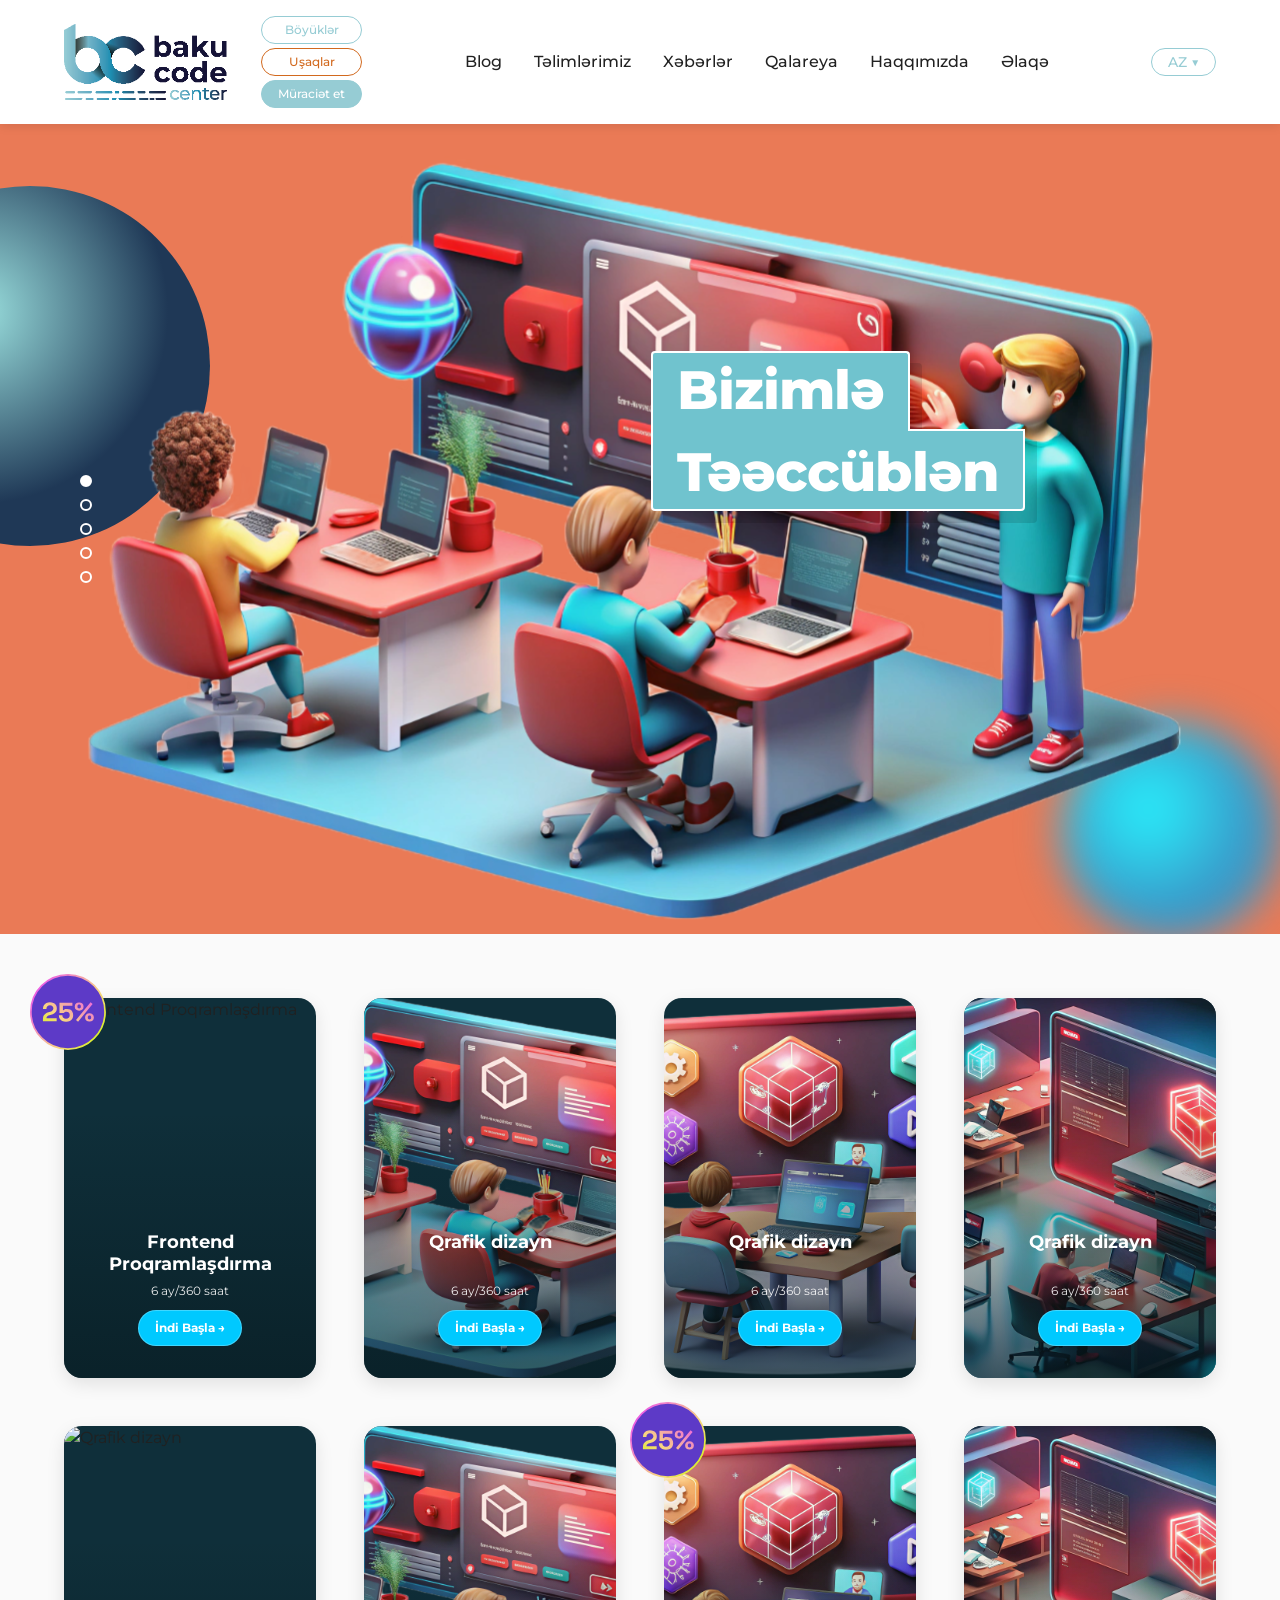
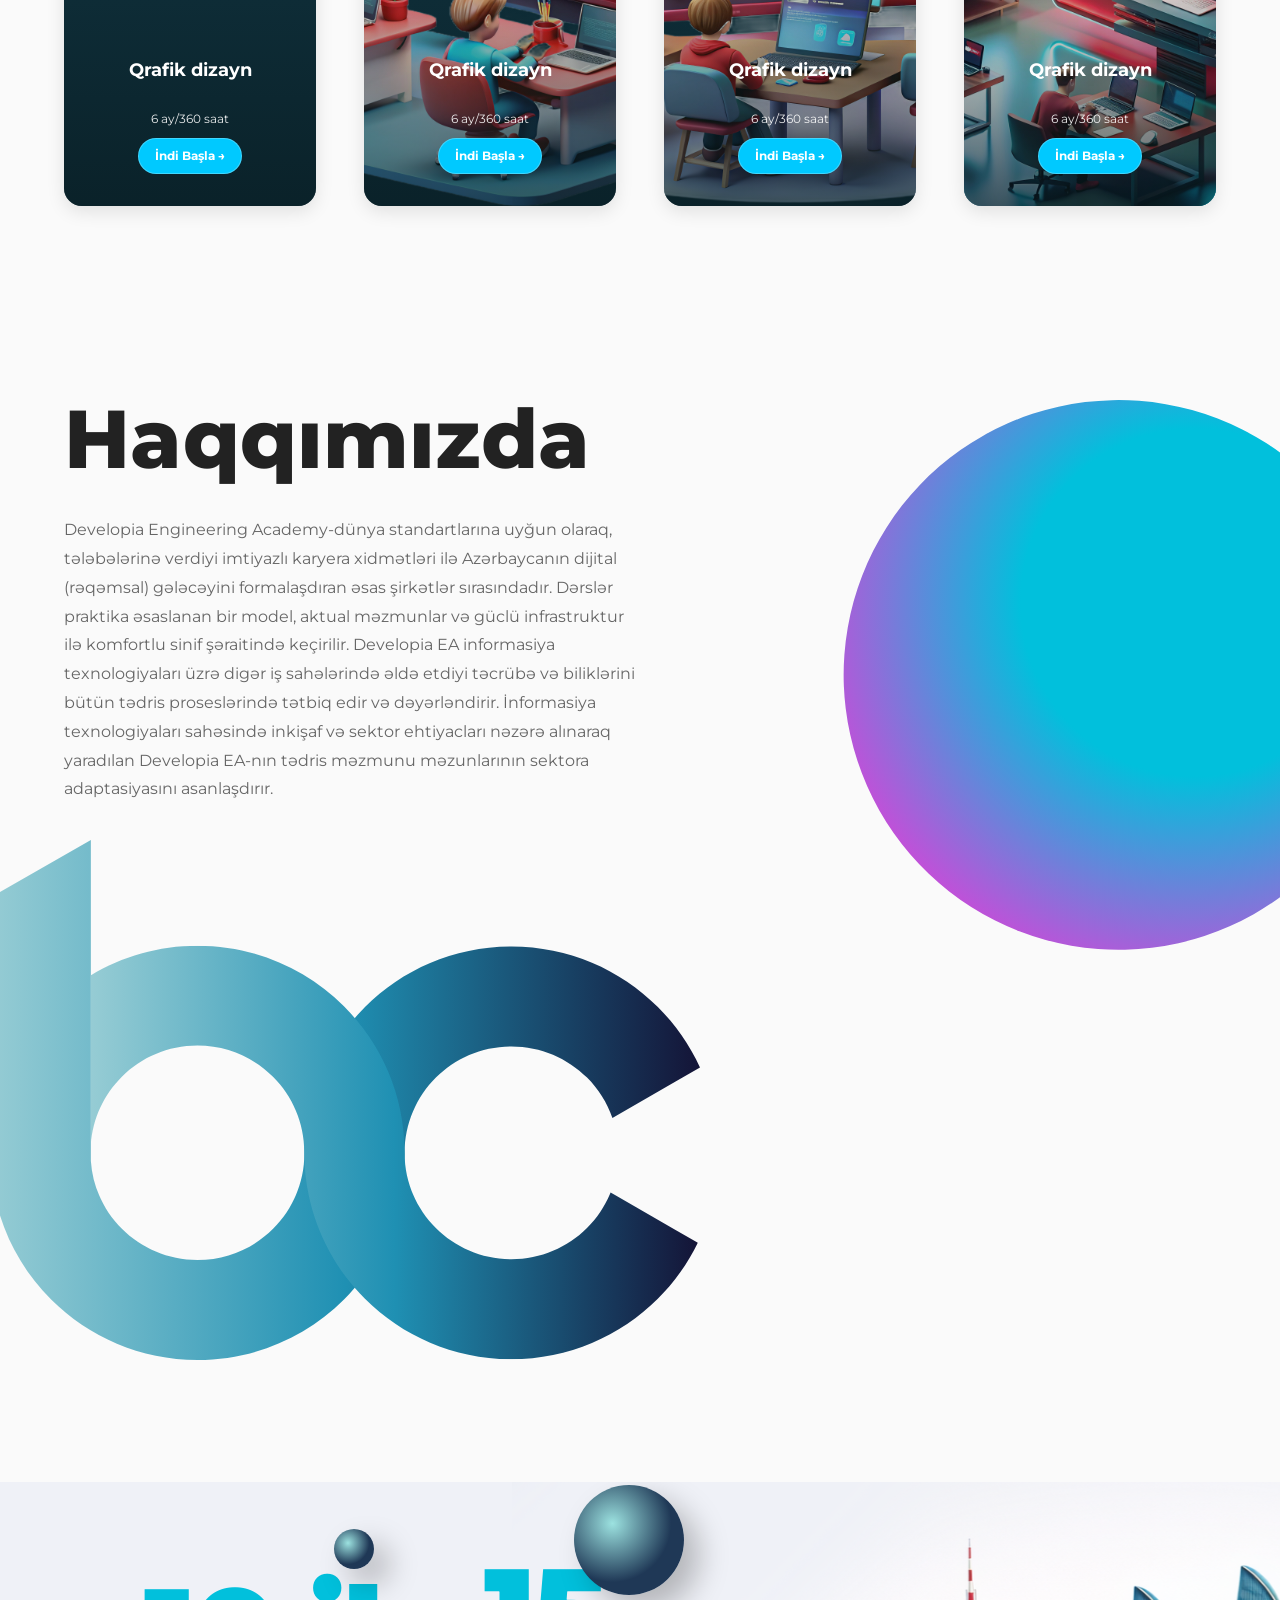
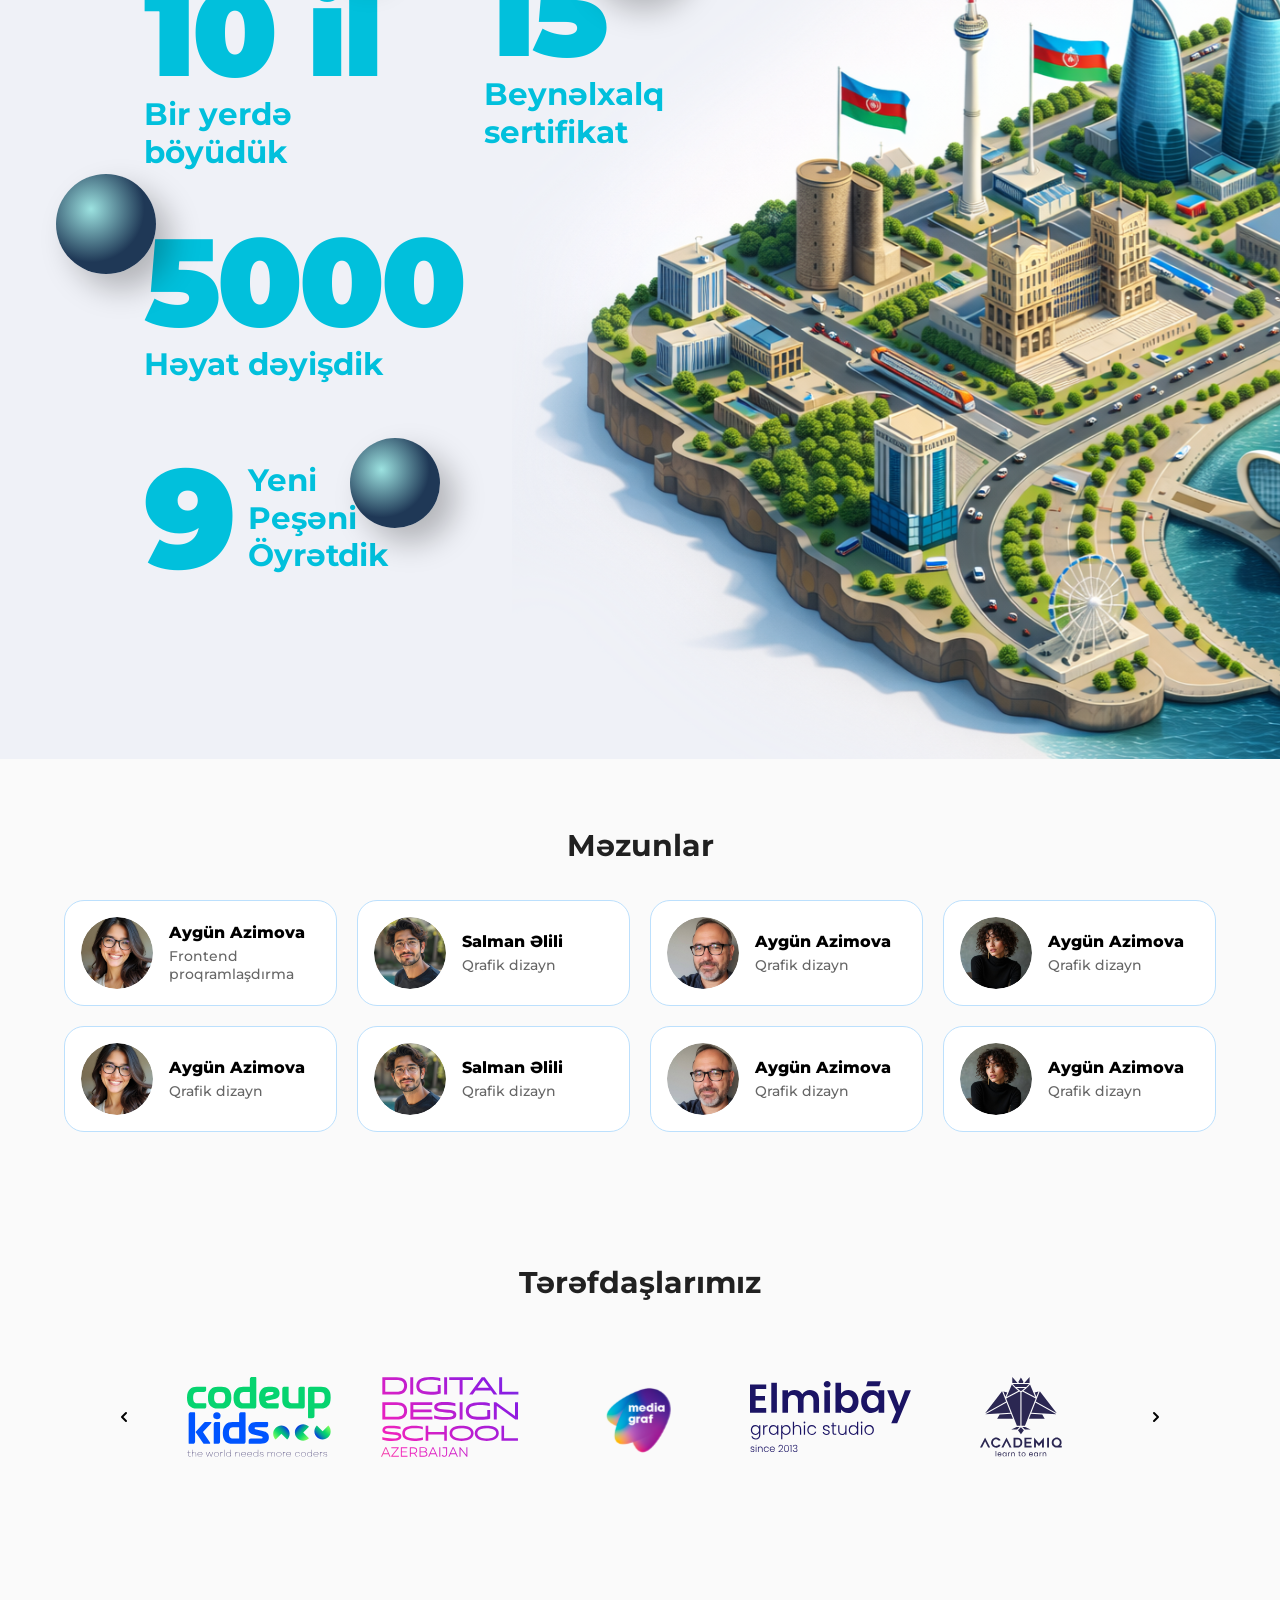
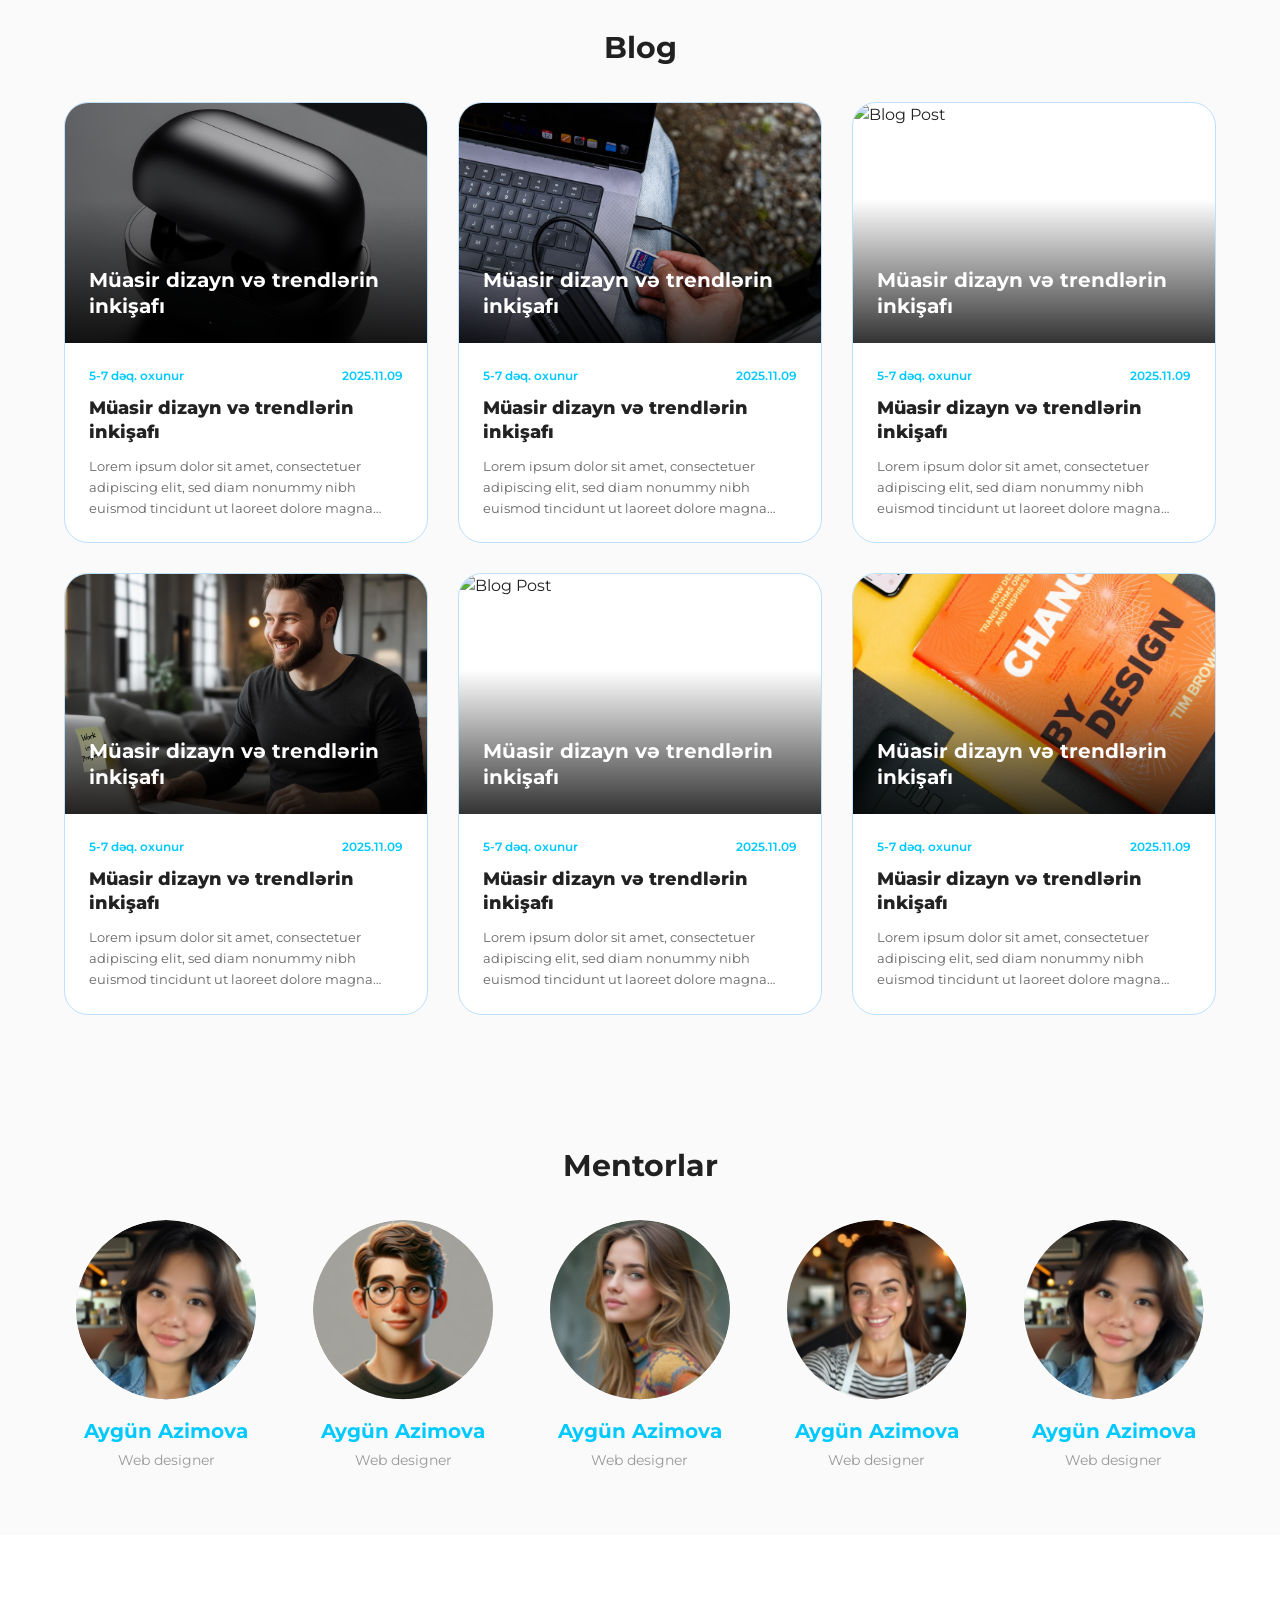
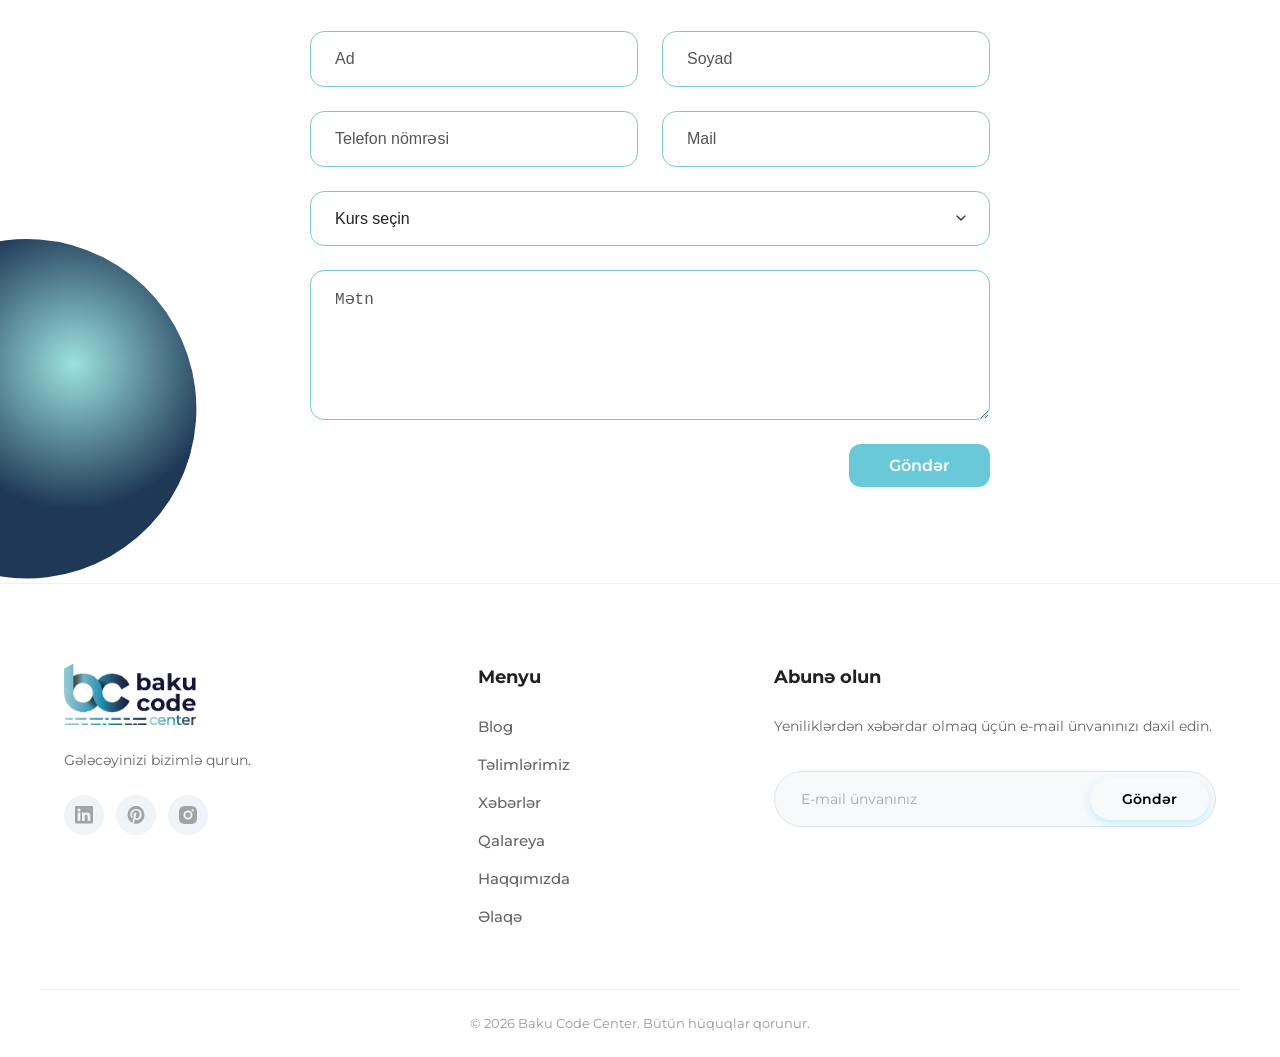
==== index.html @ 6af12796 "Baku Code Center - home page" ====
<!DOCTYPE html>
<html lang="az">

<head>
    <meta charset="UTF-8">
    <meta name="viewport" content="width=device-width, initial-scale=1.0">
    <title>Baku Code Center</title>
    <link rel="stylesheet" href="./assets/styles/style.css">
    <link rel="preconnect" href="https://fonts.googleapis.com">
    <link rel="preconnect" href="https://fonts.gstatic.com" crossorigin>
    <style>

    </style>
</head>

<body>

    <!-- Header -->
    <header class="header">
        <div class="container header__container">
            <div class="header__left">
                <a href="#" class="header__logo-link">
                    <img src="./assets/images/icons/bcc-logo.svg" alt="Baku Code Center" class="header__logo">
                </a>
                <div class="header__chips">
                    <a href="#" class="chip chip--adults">Böyüklər</a>
                    <a href="#" class="chip chip--kids">Uşaqlar</a>
                    <a href="#" class="chip chip--apply">Müraciət et</a>
                </div>
            </div>

            <nav class="header__nav">
                <ul class="nav__list">
                    <li class="nav__item"><a href="#" class="nav__link">Blog</a></li>
                    <li class="nav__item"><a href="#" class="nav__link">Təlimlərimiz</a></li>
                    <li class="nav__item"><a href="#" class="nav__link">Xəbərlər</a></li>
                    <li class="nav__item"><a href="#" class="nav__link">Qalareya</a></li>
                    <li class="nav__item"><a href="#" class="nav__link">Haqqımızda</a></li>
                    <li class="nav__item"><a href="#" class="nav__link">Əlaqə</a></li>
                </ul>
            </nav>

            <div class="header__right">
                <div class="lang-switcher">
                    <button class="lang-switcher__btn" aria-label="Select Language">
                        AZ <span class="lang-switcher__arrow">▼</span>
                    </button>
                    <div class="lang-switcher__dropdown">
                        <a href="#" class="lang-switcher__option">AZ</a>
                        <a href="#" class="lang-switcher__option">EN</a>
                        <a href="#" class="lang-switcher__option">RU</a>
                    </div>
                </div>
                <button class="header__menu-toggle" aria-label="Toggle Menu">
                    <span></span>
                    <span></span>
                    <span></span>
                </button>
            </div>
        </div>
    </header>


    <div class="mobile-menu">
        <div class="mobile-menu__content">

        </div>
    </div>

    <main>
        <!-- Hero Section -->
        <section class="hero">
            <div class="hero__bg"></div>

            <div class="sphere sphere--hero-1"></div>
            <div class="sphere sphere--hero-2"></div>

            <div class="container hero__container">
                <div class="hero__slider-dots">
                    <button class="slider-dot active" aria-label="Slide 1"></button>
                    <button class="slider-dot" aria-label="Slide 2"></button>
                    <button class="slider-dot" aria-label="Slide 3"></button>
                    <button class="slider-dot" aria-label="Slide 4"></button>
                    <button class="slider-dot" aria-label="Slide 5"></button>
                </div>

                <div class="hero__slider-window">
                    <div class="hero__slider-track">
                        <!-- Slide 1 -->
                        <div class="hero__slide">
                            <div class="hero__image-wrapper">
                                <img src="./assets/images/images/63647af695ed11d4d7998dc7_featured-np-p-500.jpg.svg"
                                    alt="Hero Image" class="hero__image">
                                <div class="hero__title-box">
                                    <h1 class="hero__title">
                                        <span class="hero__title-line">Bizimlə</span>
                                        <span class="hero__title-line">Təəccüblən</span>
                                    </h1>
                                </div>
                            </div>
                        </div>
                        <!-- Slide 2 -->
                        <div class="hero__slide">
                            <div class="hero__image-wrapper">
                                <img src="./assets/images/images/63647af695ed11d4d7998dc7_featured-np-p-500.jpg.svg"
                                    alt="Hero Image" class="hero__image">
                                <div class="hero__title-box">
                                    <h1 class="hero__title">
                                        <span class="hero__title-line">Bizimlə</span>
                                        <span class="hero__title-line">Təəccüblən</span>
                                    </h1>
                                </div>
                            </div>
                        </div>
                        <!-- Slide 3 -->
                        <div class="hero__slide">
                            <div class="hero__image-wrapper">
                                <img src="./assets/images/images/63647af695ed11d4d7998dc7_featured-np-p-500.jpg.svg"
                                    alt="Hero Image" class="hero__image">
                                <div class="hero__title-box">
                                    <h1 class="hero__title">
                                        <span class="hero__title-line">Bizimlə</span>
                                        <span class="hero__title-line">Təəccüblən</span>
                                    </h1>
                                </div>
                            </div>
                        </div>
                        <!-- Slide 4 -->
                        <div class="hero__slide">
                            <div class="hero__image-wrapper">
                                <img src="./assets/images/images/63647af695ed11d4d7998dc7_featured-np-p-500.jpg.svg"
                                    alt="Hero Image" class="hero__image">
                                <div class="hero__title-box">
                                    <h1 class="hero__title">
                                        <span class="hero__title-line">Bizimlə</span>
                                        <span class="hero__title-line">Təəccüblən</span>
                                    </h1>
                                </div>
                            </div>
                        </div>
                        <!-- Slide 5 -->
                        <div class="hero__slide">
                            <div class="hero__image-wrapper">
                                <img src="./assets/images/images/63647af695ed11d4d7998dc7_featured-np-p-500.jpg.svg"
                                    alt="Hero Image" class="hero__image">
                                <div class="hero__title-box">
                                    <h1 class="hero__title">
                                        <span class="hero__title-line">Bizimlə</span>
                                        <span class="hero__title-line">Təəccüblən</span>
                                    </h1>
                                </div>
                            </div>
                        </div>

                        <div class="hero__slide">
                            <div class="hero__image-wrapper">
                                <img src="./assets/images/images/63647af695ed11d4d7998dc7_featured-np-p-500.jpg.svg"
                                    alt="Hero Image" class="hero__image">
                                <div class="hero__title-box">
                                    <h1 class="hero__title">
                                        <span class="hero__title-line">Bizimlə</span>
                                        <span class="hero__title-line">Təəccüblən</span>
                                    </h1>
                                </div>
                            </div>
                        </div>
                    </div>
                </div>
            </div>
        </section>

        <!-- Features / Info Cards -->
        <section class="section features">
            <div class="container features__container">
                <article class="feature-card feature-card--discount">
                    <img src="./assets/images/icons/637b468f69bf64fdde423c8e_bfcm-25.svg.svg" alt="25% endirim"
                        class="feature-card__badge">
                    <img src="./assets/images/images/featured1.jpg.svg" alt="Frontend Proqramlaşdırma"
                        class="feature-card__image">
                    <div class="feature-card__overlay">
                        <h3 class="feature-card__title">Frontend<br>Proqramlaşdırma</h3>
                        <p class="feature-card__meta">6 ay/360 saat</p>
                        <a class="feature-card__cta" href="#">İndi Başla →</a>
                    </div>
                </article>
                <article class="feature-card">
                    <img src="./assets/images/images/featured2.jpg.svg" alt="Qrafik dizayn" class="feature-card__image">
                    <div class="feature-card__overlay">
                        <h3 class="feature-card__title">Qrafik dizayn</h3>
                        <p class="feature-card__meta">6 ay/360 saat</p>
                        <a class="feature-card__cta" href="#">İndi Başla →</a>
                    </div>
                </article>
                <article class="feature-card">
                    <img src="./assets/images/images/featured3.jpg.svg" alt="Qrafik dizayn" class="feature-card__image">
                    <div class="feature-card__overlay">
                        <h3 class="feature-card__title">Qrafik dizayn</h3>
                        <p class="feature-card__meta">6 ay/360 saat</p>
                        <a class="feature-card__cta" href="#">İndi Başla →</a>
                    </div>
                </article>
                <article class="feature-card">
                    <img src="./assets/images/images/featured4.jpg.svg" alt="Qrafik dizayn" class="feature-card__image">
                    <div class="feature-card__overlay">
                        <h3 class="feature-card__title">Qrafik dizayn</h3>
                        <p class="feature-card__meta">6 ay/360 saat</p>
                        <a class="feature-card__cta" href="#">İndi Başla →</a>
                    </div>
                </article>
                <article class="feature-card">
                    <img src="./assets/images/images/featured1.jpg.svg" alt="Qrafik dizayn" class="feature-card__image">
                    <div class="feature-card__overlay">
                        <h3 class="feature-card__title">Qrafik dizayn</h3>
                        <p class="feature-card__meta">6 ay/360 saat</p>
                        <a class="feature-card__cta" href="#">İndi Başla →</a>
                    </div>
                </article>
                <article class="feature-card">
                    <img src="./assets/images/images/featured2.jpg.svg" alt="Qrafik dizayn" class="feature-card__image">
                    <div class="feature-card__overlay">
                        <h3 class="feature-card__title">Qrafik dizayn</h3>
                        <p class="feature-card__meta">6 ay/360 saat</p>
                        <a class="feature-card__cta" href="#">İndi Başla →</a>
                    </div>
                </article>
                <article class="feature-card feature-card--discount">
                    <img src="./assets/images/icons/637b468f69bf64fdde423c8e_bfcm-25.svg.svg" alt="25% endirim"
                        class="feature-card__badge">
                    <img src="./assets/images/images/featured3.jpg.svg" alt="Qrafik dizayn" class="feature-card__image">
                    <div class="feature-card__overlay">
                        <h3 class="feature-card__title">Qrafik dizayn</h3>
                        <p class="feature-card__meta">6 ay/360 saat</p>
                        <a class="feature-card__cta" href="#">İndi Başla →</a>
                    </div>
                </article>
                <article class="feature-card">
                    <img src="./assets/images/images/featured4.jpg.svg" alt="Qrafik dizayn" class="feature-card__image">
                    <div class="feature-card__overlay">
                        <h3 class="feature-card__title">Qrafik dizayn</h3>
                        <p class="feature-card__meta">6 ay/360 saat</p>
                        <a class="feature-card__cta" href="#">İndi Başla →</a>
                    </div>
                </article>
            </div>
        </section>

        <!-- About + Stats Section -->
        <section class="section about">
            <div class="container about__container">
                <div class="about__content">
                    <h2 class="about__title">Haqqımızda</h2>
                    <p class="about__text">
                        Developia Engineering Academy-dünya standartlarına uyğun olaraq, tələbələrinə verdiyi imtiyazlı
                        karyera xidmətləri ilə Azərbaycanın dijital (rəqəmsal) gələcəyini formalaşdıran əsas şirkətlər
                        sırasındadır. Dərslər praktika əsaslanan bir model, aktual məzmunlar və güclü infrastruktur ilə
                        komfortlu sinif şəraitində keçirilir. Developia EA informasiya texnologiyaları üzrə digər iş
                        sahələrində əldə etdiyi təcrübə və biliklərini bütün tədris proseslərində tətbiq edir və
                        dəyərləndirir. İnformasiya texnologiyaları sahəsində inkişaf və sektor ehtiyacları nəzərə
                        alınaraq yaradılan Developia EA-nın tədris məzmunu məzunlarının sektora adaptasiyasını
                        asanlaşdırır.
                    </p>
                </div>
            </div>

            <img src="./assets/images/icons/bc.svg" alt="" class="about__bc-logo">
            <img src="./assets/images/icons/Ellipse98.svg" alt="" class="about__gradient-circle">
        </section>

        <section class="section stats">
            <div class="container stats__container">

                <div class="stats__content">


                    <div class="stat-item stat-item--10">
                        <span class="stat-item__number">10 il</span>
                        <span class="stat-item__label">Bir yerdə<br>böyüdük</span>
                    </div>


                    <div class="stat-item stat-item--15">
                        <span class="stat-item__number">15</span>
                        <span class="stat-item__label">Beynəlxalq<br>sertifikat</span>
                    </div>


                    <div class="stat-item stat-item--5000">
                        <span class="stat-item__number">5000</span>
                        <span class="stat-item__label">Həyat dəyişdik</span>
                    </div>

                    <div class="stat-item stat-item--9">
                        <span class="stat-item__number">9</span>
                        <span class="stat-item__label">Yeni<br>Peşəni<br>Öyrətdik</span>
                    </div>

                    <div class="stats__sphere stats__sphere--big-right"></div>
                    <div class="stats__sphere stats__sphere--medium-left"></div>
                    <div class="stats__sphere stats__sphere--small-top"></div>
                    <div class="stats__sphere stats__sphere--bottom"></div>
                </div>


                <div class="stats__image-wrapper">
                    <img src="./assets/images/images/baku.svg" alt="Baku City" class="city-img">
                </div>
            </div>
        </section>

        <!-- Alumni -->
        <section class="section alumni">
            <div class="container">
                <h2 class="section-title text-center">Məzunlar</h2>
                <div class="alumni__grid">

                    <div class="alumni-card">
                        <img src="./assets/images/images/Ellipse13.svg" alt="Aygün Azimova" class="alumni-card__img">
                        <div class="alumni-card__info">
                            <h4 class="alumni-card__name">Aygün Azimova</h4>
                            <p class="alumni-card__role">Frontend proqramlaşdırma</p>
                        </div>
                    </div>
                    <div class="alumni-card">
                        <img src="./assets/images/images/Ellipse14.svg" alt="Salman Əlili" class="alumni-card__img">
                        <div class="alumni-card__info">
                            <h4 class="alumni-card__name">Salman Əlili</h4>
                            <p class="alumni-card__role">Qrafik dizayn</p>
                        </div>
                    </div>
                    <div class="alumni-card">
                        <img src="./assets/images/images/Ellipse15.svg" alt="Aygün Azimova" class="alumni-card__img">
                        <div class="alumni-card__info">
                            <h4 class="alumni-card__name">Aygün Azimova</h4>
                            <p class="alumni-card__role">Qrafik dizayn</p>
                        </div>
                    </div>
                    <div class="alumni-card">
                        <img src="./assets/images/images/Ellipse16.svg" alt="Aygün Azimova" class="alumni-card__img">
                        <div class="alumni-card__info">
                            <h4 class="alumni-card__name">Aygün Azimova</h4>
                            <p class="alumni-card__role">Qrafik dizayn</p>
                        </div>
                    </div>

                    <div class="alumni-card">
                        <img src="./assets/images/images/Ellipse13.svg" alt="Aygün Azimova" class="alumni-card__img">
                        <div class="alumni-card__info">
                            <h4 class="alumni-card__name">Aygün Azimova</h4>
                            <p class="alumni-card__role">Qrafik dizayn</p>
                        </div>
                    </div>
                    <div class="alumni-card">
                        <img src="./assets/images/images/Ellipse14.svg" alt="Salman Əlili" class="alumni-card__img">
                        <div class="alumni-card__info">
                            <h4 class="alumni-card__name">Salman Əlili</h4>
                            <p class="alumni-card__role">Qrafik dizayn</p>
                        </div>
                    </div>
                    <div class="alumni-card">
                        <img src="./assets/images/images/Ellipse15.svg" alt="Aygün Azimova" class="alumni-card__img">
                        <div class="alumni-card__info">
                            <h4 class="alumni-card__name">Aygün Azimova</h4>
                            <p class="alumni-card__role">Qrafik dizayn</p>
                        </div>
                    </div>
                    <div class="alumni-card">
                        <img src="./assets/images/images/Ellipse16.svg" alt="Aygün Azimova" class="alumni-card__img">
                        <div class="alumni-card__info">
                            <h4 class="alumni-card__name">Aygün Azimova</h4>
                            <p class="alumni-card__role">Qrafik dizayn</p>
                        </div>
                    </div>
                </div>
            </div>
        </section>

        <!-- Partners -->
        <section class="section partners">
            <div class="container">
                <h2 class="section-title text-center">Tərəfdaşlarımız</h2>
                <div class="partners__slider-wrapper">
                    <button class="partners__nav-btn partners__nav-btn--prev">
                        <img src="./assets/images/icons/left-2-svg.svg" alt="Previous">
                    </button>

                    <div class="partners__slider-window">
                        <div class="partners__track">
                            <img src="./assets/images/icons/codeup.svg" alt="CodeUp" class="partner-logo">
                            <img src="./assets/images/icons/design-school.svg" alt="Design School" class="partner-logo">
                            <img src="./assets/images/icons/mediag.svg" alt="MediaG"
                                class="partner-logo different-logo">
                            <img src="./assets/images/icons/elmistudio.svg" alt="Elmi Studio" class="partner-logo">
                            <img src="./assets/images/icons/academia-logo.svg" alt="Academia" class="partner-logo">
                        </div>
                    </div>

                    <button class="partners__nav-btn partners__nav-btn--next">
                        <img src="./assets/images/icons/right-2-svgrepo-com.svg" alt="Next">
                    </button>
                </div>
            </div>
        </section>

        <!-- Blog -->
        <section class="section blog">
            <div class="container">
                <h2 class="section-title text-center">Blog</h2>
                <div class="blog__grid">
                    <!-- Card 1 -->
                    <article class="blog-card">
                        <div class="blog-card__header">
                            <img src="./assets/images/images/Rectangle163.svg" alt="Blog Post" class="blog-card__image">
                            <div class="blog-card__overlay">
                                <h3 class="blog-card__overlay-title">Müasir dizayn və trendlərin inkişafı</h3>
                            </div>
                        </div>
                        <div class="blog-card__body">
                            <div class="blog-card__meta">
                                <span class="blog-card__time">5-7 dəq. oxunur</span>
                                <span class="blog-card__date">2025.11.09</span>
                            </div>
                            <h4 class="blog-card__title">Müasir dizayn və trendlərin inkişafı</h4>
                            <p class="blog-card__desc">Lorem ipsum dolor sit amet, consectetuer adipiscing elit, sed
                                diam nonummy nibh euismod tincidunt ut laoreet dolore magna aliquam erat volutpat.</p>
                        </div>
                    </article>
                    <!-- Card 2 -->
                    <article class="blog-card">
                        <div class="blog-card__header">
                            <img src="./assets/images/images/Rectangle165.svg" alt="Blog Post" class="blog-card__image">
                            <div class="blog-card__overlay">
                                <h3 class="blog-card__overlay-title">Müasir dizayn və trendlərin inkişafı</h3>
                            </div>
                        </div>
                        <div class="blog-card__body">
                            <div class="blog-card__meta">
                                <span class="blog-card__time">5-7 dəq. oxunur</span>
                                <span class="blog-card__date">2025.11.09</span>
                            </div>
                            <h4 class="blog-card__title">Müasir dizayn və trendlərin inkişafı</h4>
                            <p class="blog-card__desc">Lorem ipsum dolor sit amet, consectetuer adipiscing elit, sed
                                diam nonummy nibh euismod tincidunt ut laoreet dolore magna aliquam erat volutpat.</p>
                        </div>
                    </article>
                    <!-- Card 3 -->
                    <article class="blog-card">
                        <div class="blog-card__header">
                            <img src="./assets/images/images/Rectangle169.svg" alt="Blog Post" class="blog-card__image">
                            <div class="blog-card__overlay">
                                <h3 class="blog-card__overlay-title">Müasir dizayn və trendlərin inkişafı</h3>
                            </div>
                        </div>
                        <div class="blog-card__body">
                            <div class="blog-card__meta">
                                <span class="blog-card__time">5-7 dəq. oxunur</span>
                                <span class="blog-card__date">2025.11.09</span>
                            </div>
                            <h4 class="blog-card__title">Müasir dizayn və trendlərin inkişafı</h4>
                            <p class="blog-card__desc">Lorem ipsum dolor sit amet, consectetuer adipiscing elit, sed
                                diam nonummy nibh euismod tincidunt ut laoreet dolore magna aliquam erat volutpat.</p>
                        </div>
                    </article>
                    <!-- Card 4 -->
                    <article class="blog-card">
                        <div class="blog-card__header">
                            <img src="./assets/images/images/Rectangle170.svg" alt="Blog Post" class="blog-card__image">
                            <div class="blog-card__overlay">
                                <h3 class="blog-card__overlay-title">Müasir dizayn və trendlərin inkişafı</h3>
                            </div>
                        </div>
                        <div class="blog-card__body">
                            <div class="blog-card__meta">
                                <span class="blog-card__time">5-7 dəq. oxunur</span>
                                <span class="blog-card__date">2025.11.09</span>
                            </div>
                            <h4 class="blog-card__title">Müasir dizayn və trendlərin inkişafı</h4>
                            <p class="blog-card__desc">Lorem ipsum dolor sit amet, consectetuer adipiscing elit, sed
                                diam nonummy nibh euismod tincidunt ut laoreet dolore magna aliquam erat volutpat.</p>
                        </div>
                    </article>
                    <!-- Card 5 -->
                    <article class="blog-card">
                        <div class="blog-card__header">
                            <img src="./assets/images/images/Rectangle171.svg" alt="Blog Post" class="blog-card__image">
                            <div class="blog-card__overlay">
                                <h3 class="blog-card__overlay-title">Müasir dizayn və trendlərin inkişafı</h3>
                            </div>
                        </div>
                        <div class="blog-card__body">
                            <div class="blog-card__meta">
                                <span class="blog-card__time">5-7 dəq. oxunur</span>
                                <span class="blog-card__date">2025.11.09</span>
                            </div>
                            <h4 class="blog-card__title">Müasir dizayn və trendlərin inkişafı</h4>
                            <p class="blog-card__desc">Lorem ipsum dolor sit amet, consectetuer adipiscing elit, sed
                                diam nonummy nibh euismod tincidunt ut laoreet dolore magna aliquam erat volutpat.</p>
                        </div>
                    </article>
                    <!-- Card 6 -->
                    <article class="blog-card">
                        <div class="blog-card__header">
                            <img src="./assets/images/images/Rectangle29.svg" alt="Blog Post" class="blog-card__image">
                            <div class="blog-card__overlay">
                                <h3 class="blog-card__overlay-title">Müasir dizayn və trendlərin inkişafı</h3>
                            </div>
                        </div>
                        <div class="blog-card__body">
                            <div class="blog-card__meta">
                                <span class="blog-card__time">5-7 dəq. oxunur</span>
                                <span class="blog-card__date">2025.11.09</span>
                            </div>
                            <h4 class="blog-card__title">Müasir dizayn və trendlərin inkişafı</h4>
                            <p class="blog-card__desc">Lorem ipsum dolor sit amet, consectetuer adipiscing elit, sed
                                diam nonummy nibh euismod tincidunt ut laoreet dolore magna aliquam erat volutpat.</p>
                        </div>
                    </article>
                </div>
            </div>
        </section>

        <!-- Mentors -->
        <section class="section mentors">
            <div class="container">
                <h2 class="section-title text-center">Mentorlar</h2>
                <div class="mentors__grid">
                    <div class="mentor-card">
                        <img src="./assets/images/images/Ellipse93.svg" alt="Aygün Azimova" class="mentor-card__img">
                        <h4 class="mentor-card__name">Aygün Azimova</h4>
                        <p class="mentor-card__role">Web designer</p>
                    </div>
                    <div class="mentor-card">
                        <img src="./assets/images/images/Ellipse94.svg" alt="Aygün Azimova" class="mentor-card__img">
                        <h4 class="mentor-card__name">Aygün Azimova</h4>
                        <p class="mentor-card__role">Web designer</p>
                    </div>
                    <div class="mentor-card">
                        <img src="./assets/images/images/Ellipse95.svg" alt="Aygün Azimova" class="mentor-card__img">
                        <h4 class="mentor-card__name">Aygün Azimova</h4>
                        <p class="mentor-card__role">Web designer</p>
                    </div>
                    <div class="mentor-card">
                        <img src="./assets/images/images/Ellipse96.svg" alt="Aygün Azimova" class="mentor-card__img">
                        <h4 class="mentor-card__name">Aygün Azimova</h4>
                        <p class="mentor-card__role">Web designer</p>
                    </div>
                    <div class="mentor-card">
                        <img src="./assets/images/images/Ellipse93.svg" alt="Aygün Azimova" class="mentor-card__img">
                        <h4 class="mentor-card__name">Aygün Azimova</h4>
                        <p class="mentor-card__role">Web designer</p>
                    </div>
                </div>
            </div>
        </section>

        <!-- Contact Section -->
        <section class="section contact">
            <div class="container contact__container">

                <img src="./assets/images/icons/Ellipse12.svg" alt="" class="contact__sphere">

                <div class="contact__form-wrapper">
                    <form class="contact__form">
                        <div class="contact__grid">
                            <input type="text" placeholder="Ad" class="form-input contact__input">
                            <input type="text" placeholder="Soyad" class="form-input contact__input">
                            <input type="tel" placeholder="Telefon nömrəsi" class="form-input contact__input">
                            <input type="email" placeholder="Mail" class="form-input contact__input">
                        </div>

                        <div class="contact__select-wrapper">
                            <select class="form-input contact__select">
                                <option value="" disabled selected>Kurs seçin</option>
                                <option value="frontend">Frontend Proqramlaşdırma</option>
                                <option value="backend">Backend Proqramlaşdırma</option>
                                <option value="design">Qrafik Dizayn</option>
                            </select>
                        </div>

                        <textarea placeholder="Mətn" class="form-input contact__textarea" rows="4"></textarea>

                        <div class="contact__actions">
                            <button type="submit" class="btn btn--primary contact__submit">Göndər</button>
                        </div>
                    </form>
                </div>
            </div>
        </section>

        <!-- Footer / Contact -->
        <footer class="footer">
            <div class="container footer__container">

                <div class="footer__col footer__col--info">
                    <a href="#" class="footer__logo-link">
                        <img src="./assets/images/icons/bcc-logo.svg" alt="BCC" class="footer__logo">
                    </a>
                    <p class="footer__desc">Gələcəyinizi bizimlə qurun.</p>
                    <div class="footer__socials">
                        <a href="#" class="social-link"><img src="./assets/images/icons/linkedin.svg"
                                alt="LinkedIn"></a>
                        <a href="#" class="social-link"><img src="./assets/images/icons/pinterest.svg"
                                alt="Pinterest"></a>
                        <a href="#" class="social-link"><img src="./assets/images/icons/Vector.svg" alt="X"></a>
                    </div>
                </div>


                <div class="footer__col footer__col--nav">
                    <h4 class="footer__title">Menyu</h4>
                    <ul class="footer__links">
                        <li><a href="#">Blog</a></li>
                        <li><a href="#">Təlimlərimiz</a></li>
                        <li><a href="#">Xəbərlər</a></li>
                        <li><a href="#">Qalareya</a></li>
                        <li><a href="#">Haqqımızda</a></li>
                        <li><a href="#">Əlaqə</a></li>
                    </ul>
                </div>


                <div class="footer__col footer__col--newsletter">
                    <h4 class="footer__title">Abunə olun</h4>
                    <p class="footer__desc">Yeniliklərdən xəbərdar olmaq üçün e-mail ünvanınızı daxil edin.</p>
                    <form class="footer__form">
                        <div class="footer__subscribe-box">
                            <input type="email" placeholder="E-mail ünvanınız" class="footer__input" required>
                            <button type="submit" class="btn btn--primary footer__btn">Göndər</button>
                        </div>
                    </form>
                </div>
            </div>
            <div class="container footer__bottom">
                <p>&copy; 2026 Baku Code Center. Bütün hüquqlar qorunur.</p>
            </div>
        </footer>

    </main>

    <script src="./assets/js/script.js" defer></script>
</body>

</html>
---- assets/styles/style.css ----
@font-face {
        font-family: 'Montserrat';
        src: url('../fonts/Montserrat-VariableFont_wght.ttf') format('truetype');
        font-weight: 100 900;
        font-style: normal;
    }

    @font-face {
        font-family: 'Montserrat';
        src: url('../fonts/Montserrat-Italic-VariableFont_wght.ttf') format('truetype');
        font-weight: 100 900;
        font-style: italic;
    }

    :root {
        /* Colors */
        --color-primary: #00C9FF;
        --color-gradient-start: #00C9FF;
        --color-gradient-end: #92FE9D;
        --color-gradient-purple: #9A69EA;
        --color-accent-orange: #FF7F50;
        --color-text-primary: #212121;
        --color-text-secondary: #666666;
        --color-text-light: #999999;
        --color-white: #FFFFFF;
        --color-bg-section: #FAFAFA;
        --color-border: #E0E0E0;
        --color-shadow: rgba(0, 0, 0, 0.1);
        --color-shadow-hover: rgba(0, 0, 0, 0.15);


        --color-chip-adults: #96CCD4;
        --color-chip-kids: #D2691E;


        --font-family: 'Montserrat', sans-serif;

        --font-size-xs: 0.75rem;
        --font-size-sm: 0.875rem;
        --font-size-base: 1rem;
        --font-size-lg: 1.125rem;
        --font-size-xl: 1.25rem;
        --font-size-2xl: 1.5rem;
        --font-size-3xl: 1.875rem;
        --font-size-4xl: 2.25rem;
        --font-size-5xl: 3rem;
        --font-size-6xl: 3.75rem;

        --font-weight-normal: 400;
        --font-weight-medium: 500;
        --font-weight-semibold: 600;
        --font-weight-bold: 700;

        /* Spacing */
        --spacing-xs: 4px;
        --spacing-sm: 8px;
        --spacing-md: 16px;
        --spacing-lg: 24px;
        --spacing-xl: 32px;
        --spacing-2xl: 48px;
        --spacing-3xl: 64px;
        --spacing-4xl: 96px;
        --spacing-5xl: 128px;


        --container-width: 1200px;
        --header-height: 80px;
        --border-radius-sm: 4px;
        --border-radius-md: 16px;
        --border-radius-lg: 24px;
        --border-radius-full: 9999px;

        --transition-fast: 0.2s ease;
        --transition-normal: 0.3s ease;
    }


    * {
        box-sizing: border-box;
        margin: 0;
        padding: 0;
    }

    html,
    body {
        overflow-x: hidden;
        width: 100%;
    }

    body {
        font-family: var(--font-family);
        color: var(--color-text-primary);
        line-height: 1.5;
        background-color: var(--color-bg-section);
    }

    a {
        text-decoration: none;
        color: inherit;
        transition: color var(--transition-fast);
    }

    ul {
        list-style: none;
    }

    img {
        max-width: 100%;
        display: block;
    }

    button {
        cursor: pointer;
        border: none;
        background: none;
        font-family: inherit;
    }

    .container {
        width: 100%;
        max-width: var(--container-width);
        margin: 0 auto;
        padding: 0 var(--spacing-lg);
    }

    .section {
        padding: var(--spacing-3xl) 0;
    }

    .section-title {
        font-size: var(--font-size-3xl);
        font-weight: var(--font-weight-bold);
        margin-bottom: var(--spacing-xl);
        color: var(--color-text-primary);
    }

    .text-center {
        text-align: center;
    }

    /*  Header  */
    .header {
        background-color: var(--color-white);
        box-shadow: 0 2px 10px var(--color-shadow);
        padding: var(--spacing-md) 0;
        position: sticky;
        top: 0;
        z-index: 9999;
    }

    .header__container {
        display: flex;
        align-items: center;
        justify-content: space-between;
    }

    .header__left {
        display: flex;
        align-items: center;
        gap: var(--spacing-lg);
    }

    .header__logo {
        height: 76px;
        width: auto;
    }

    .header__chips {
        display: flex;
        flex-direction: column;
        gap: var(--spacing-xs);
    }

    .chip {
        display: inline-flex;
        align-items: center;
        justify-content: center;
        padding: var(--spacing-xs) var(--spacing-md);
        border-radius: var(--border-radius-full);
        font-size: var(--font-size-xs);
        font-weight: var(--font-weight-medium);
        transition: all var(--transition-fast);
        white-space: nowrap;
    }

    .chip--adults {
        background-color: var(--color-white);
        border: 1px solid var(--color-chip-adults);
        color: var(--color-chip-adults);
    }

    .chip--adults:hover {
        background-color: var(--color-chip-adults);
        color: var(--color-white);
    }

    .chip--kids {
        background-color: var(--color-white);
        border: 1px solid var(--color-chip-kids);
        color: var(--color-chip-kids);
    }

    .chip--kids:hover {
        background-color: var(--color-chip-kids);
        color: var(--color-white);
    }

    .chip--apply {
        background-color: var(--color-chip-adults);
        border: 1px solid var(--color-chip-adults);
        color: var(--color-white);
    }

    .chip--apply:hover {
        background-color: #1F90B3;
        border-color: #1F90B3;
    }

    .header__nav {
        flex: 1;
        display: flex;
        justify-content: center;
    }

    .nav__list {
        display: flex;
        gap: var(--spacing-xl);
    }

    .nav__link {
        font-size: var(--font-size-base);
        font-weight: var(--font-weight-medium);
        color: var(--color-text-primary);
    }

    .nav__link:hover {
        color: var(--color-primary);
    }

    .header__right {
        display: flex;
        align-items: center;
        gap: var(--spacing-md);
    }

    .lang-switcher {
        position: relative;
    }

    .lang-switcher__btn {
        display: flex;
        align-items: center;
        gap: 4px;
        padding: var(--spacing-xs) var(--spacing-md);
        background-color: var(--color-white);
        border: 1px solid var(--color-chip-adults);
        color: var(--color-chip-adults);
        border-radius: var(--border-radius-full);
        font-size: var(--font-size-sm);
        font-weight: var(--font-weight-medium);
        min-width: 60px;
    }

    .lang-switcher__btn:hover {
        background-color: var(--color-chip-adults);
        color: var(--color-white);
    }

    .lang-switcher__dropdown {
        position: absolute;
        top: 100%;
        right: 0;
        background: var(--color-white);
        border: 1px solid var(--color-border);
        border-radius: var(--border-radius-md);
        box-shadow: 0 4px 12px var(--color-shadow);
        padding: var(--spacing-xs) 0;
        display: none;
        min-width: 100%;
        z-index: 1001;
    }

    .lang-switcher__dropdown.active {
        display: block;
    }

    .lang-switcher__option {
        display: block;
        padding: var(--spacing-xs) var(--spacing-md);
        color: var(--color-text-primary);
        font-size: var(--font-size-sm);
    }

    .lang-switcher__option:hover {
        background-color: var(--color-bg-section);
        color: var(--color-primary);
    }

    .header__menu-toggle {
        display: none;
        flex-direction: column;
        justify-content: space-between;
        width: 24px;
        height: 18px;
    }

    .header__menu-toggle span {
        display: block;
        width: 100%;
        height: 2px;
        background-color: var(--color-text-primary);
        border-radius: 2px;
    }

    /* Mobile Menu */
    .mobile-menu {
        position: fixed;
        top: 0;
        left: -100%;
        width: 85%;
        max-width: 320px;
        height: 100vh;
        background-color: var(--color-white);
        box-shadow: 2px 0 10px var(--color-shadow);
        z-index: 10000;
        transition: left var(--transition-normal);
        padding: 80px 24px 40px;
        overflow-y: auto;
    }

    .mobile-menu.active {
        left: 0;
    }

    .mobile-menu__content {
        display: flex;
        flex-direction: column;
        gap: 32px;
    }

    .mobile-menu__content .nav__list {
        flex-direction: column;
        gap: 20px;
    }

    .mobile-menu__content .header__chips {
        display: flex;
        flex-direction: column;
        gap: 12px;
        width: 100%;
    }

    .mobile-menu__content .chip {
        width: 100%;
    }

    /*  Hero  */
    .hero {
        position: relative;
        background-color: #EA7A56;
        overflow: hidden;
        padding: 0;
        min-height: 700px;
        height: 90vh;
        max-height: 960px;
        display: flex;
        align-items: center;
        z-index: 1001;
    }



    .sphere {
        position: absolute;
        border-radius: 50%;
        z-index: 1;
    }

    .sphere--hero-1 {
        width: 360px;
        height: 360px;
        background: radial-gradient(circle at 35% 35%, #9CE2E0 0%, #1F3856 58%);
        top: 62px;
        left: -150px;
        opacity: 1;
        filter: none;
    }

    .sphere--hero-2 {
        width: 220px;
        height: 220px;
        background: radial-gradient(circle at 40% 40%, #27F4FF 0%, #3A96C7 58%);
        bottom: -7px;
        right: 0%;
        opacity: 1;
        filter: blur(20px);
    }

    .hero__ellipse {
        position: absolute;
        z-index: 1;
        pointer-events: none;
    }

    .hero__ellipse--top-left {
        width: 80px;
        height: 80px;
        top: 60px;
        left: 30%;
        opacity: 0.45;
        filter: none;
    }

    .hero__ellipse--bottom-right {
        width: 180px;
        height: 180px;
        bottom: -40px;
        right: 4%;
        opacity: 0.7;
        filter: none;
    }

    .hero__container {
        position: relative;
        z-index: 2;
        display: flex;
        align-items: center;
        height: 100%;
        width: 100%;
        max-width: var(--container-width);
        margin: 0 auto;
        padding: 0 var(--spacing-lg);
    }

    .hero__slider-dots {
        display: flex;
        flex-direction: column;
        gap: 12px;
        position: absolute;
        left: 40px;
        top: 50%;
        transform: translateY(-50%);
        z-index: 5;
    }

    .slider-dot {
        width: 12px;
        height: 12px;
        border-radius: 50%;
        border: 2px solid var(--color-white);
        background: transparent;
        transition: background-color var(--transition-fast);
    }

    .slider-dot.active {
        background-color: var(--color-white);
        transform: none;
    }

    .hero__slider-window {
        flex: 1;
        height: 100%;
        overflow: hidden;
        position: relative;
    }

    .hero__slider-track {
        height: 100%;
        display: flex;
        flex-direction: column;
        will-change: transform;
    }

    .hero__slide {
        flex: 0 0 100%;
        height: 100%;
        display: flex;
        justify-content: center;
        align-items: center;
        position: relative;
        width: 100%;
    }

    .hero__image-wrapper {
        position: relative;
        width: 100%;
        max-width: 1100px;
        height: 100%;
        margin: 0 auto;
        display: flex;
        justify-content: center;
        align-items: center;
    }

    .hero__image {
        width: 100%;
        height: 100%;
        object-fit: contain;
        object-position: center center;
        display: block;
        transform: scale(1.08);
    }

    .hero__title-box {
        position: absolute;
        top: 28%;
        right: 15%;
        transform: none;
        background-color: transparent;
        border: none;
        padding: 0;
        box-shadow: none;
        z-index: 5;
        text-align: left;
        min-width: auto;
    }

    .hero__title {
        color: var(--color-white);
        font-size: 54px;
        font-weight: 800;
        line-height: 1;
        text-transform: none;
        white-space: nowrap;
        letter-spacing: -1px;
        display: flex;
        flex-direction: column;
        align-items: flex-start;
        filter: drop-shadow(12px 12px 0 rgba(0, 0, 0, 0.12));
    }

    .hero__title-line {
        display: block;
        background-color: #70C3CE;
        border: 2px solid var(--color-white);
        padding: 10px 24px;
    }

    .hero__title-line:first-child {
        border-bottom: none;
        padding-bottom: 14px;
        margin-bottom: -2px;
        position: relative;
        z-index: 2;
        border-radius: 4px 4px 0 0;
    }

    .hero__title-line:last-child {
        position: relative;
        z-index: 1;
        padding-top: 14px;
        border-radius: 0 0 4px 4px;
    }

    /*  Features  */
    .features__container {
        display: grid;
        grid-template-columns: repeat(4, 1fr);
        gap: var(--spacing-2xl);
    }

    .feature-card {
        position: relative;
        border-radius: 18px;
        overflow: visible;
        box-shadow: 0 6px 18px var(--color-shadow);
        background: #0f2f3a;
        height: 380px;
    }

    .feature-card:hover {
        transform: translateY(-5px);
    }

    .feature-card__image {
        width: 100%;
        height: 100%;
        object-fit: cover;
        display: block;
        border-radius: 18px;
    }

    .feature-card__overlay {
        position: absolute;
        inset: 0;
        background: linear-gradient(180deg, rgba(8, 28, 34, 0) 30%, rgba(8, 28, 34, 0.7) 100%);
        display: flex;
        flex-direction: column;
        justify-content: flex-end;
        align-items: center;
        text-align: center;
        padding: var(--spacing-xl);
        color: var(--color-white);
        border-radius: 18px;
    }

    .feature-card__title {
        font-size: 18px;
        font-weight: 700;
        margin-bottom: 6px;
        min-height: 44px;
        line-height: 1.2;
    }

    .feature-card__meta {
        font-size: 12px;
        opacity: 0.9;
        margin-bottom: 10px;
    }

    .feature-card__cta {
        display: inline-flex;
        align-items: center;
        justify-content: center;
        padding: 8px 16px;
        border-radius: 999px;
        background: var(--color-primary);
        color: var(--color-white);
        font-size: 12px;
        font-weight: 700;
        border: 1px solid rgba(255, 255, 255, 0.25);
        transition: background-color var(--transition-fast), transform var(--transition-fast);
    }

    .feature-card__cta:hover {
        background: #1F90B3;
        transform: translateY(-1px);
    }

    .feature-card__badge {
        position: absolute;
        top: -34px;
        left: -34px;
        width: 76px;
        height: 96px;
        z-index: 2;
        pointer-events: none;
    }

    /* About  */
    .about {
        position: relative;
        overflow: hidden;
        padding-bottom: 250px;
        min-height: 800px;
        display: flex;
        flex-direction: column;
    }

    .about__container {
        display: block;
        position: relative;
        z-index: 10;
        padding-top: 60px;
        padding-bottom: 300px;
    }

    .about__content {
        max-width: 580px;
        margin-left: 0;
    }

    .about__text {
        font-size: 16px;
        color: var(--color-text-secondary);
        margin-top: 32px;
        line-height: 1.8;
        text-align: left;
    }

    .about__title {
        font-size: 82px;
        font-weight: 800;
        color: #222;
        line-height: 1.1;
        text-align: left;
    }


    .about__bc-logo {
        width: 700px;
        max-width: 60vw;
        height: auto;
        position: absolute;
        left: 0px;
        bottom: 122px;
        z-index: 1;
        opacity: 1;
    }


    .about__gradient-circle {
        position: absolute;
        width: 550px;
        height: 550px;
        right: -50px;
        top: 130px;
        z-index: 1;
    }

    .about__avatar {
        display: none;
    }

    /* Stats  */
    .stats {
        background-color: #EFF1F7;
        position: relative;
        height: 877px;
        overflow: hidden;
        padding: 0;
    }

    .stats__container {
        position: relative;
        width: 100%;
        max-width: 1400px;
        height: 100%;
        margin: 0 auto;
    }


    .stats__content {
        position: absolute;
        top: 100px;
        left: 5%;
        width: 60%;
        height: 600px;
        z-index: 10;
    }


    .stat-item {
        position: absolute;
        text-align: left;
    }

    .stat-item__number {
        display: block;
        font-size: 124px;
        font-weight: 900;
        color: #01C0DC;
        line-height: 0.8;
        margin-bottom: 15px;
        letter-spacing: -4px;
    }

    .stat-item__label {
        display: block;
        font-size: 31px;
        color: #01C0DC;
        font-weight: 700;
        line-height: 1.2;
    }


    .stat-item--10 {
        top: 0;
        left: 80px;
    }


    .stat-item--15 {
        top: -20px;
        left: 420px;
    }


    .stat-item--5000 {
        top: 250px;
        left: 80px;
    }


    .stat-item--9 {
        top: 480px;
        left: 80px;
        display: flex;
        align-items: center;
        gap: 15px;
    }


    .stat-item--9 .stat-item__number {
        font-size: 140px;
        margin-bottom: 0;
    }


    .stats__sphere {
        position: absolute;
        border-radius: 50%;
        background: radial-gradient(circle at 35% 35%, #9CE2E0 0%, #1F3856 58%);
        z-index: 20;
        box-shadow: 15px 15px 30px rgba(0, 0, 0, 0.25);
    }


    .stats__sphere--big-right {
        width: 110px;
        height: 110px;
        top: -97px;
        left: 510px;
    }


    .stats__sphere--medium-left {
        width: 100px;
        height: 100px;
        top: 192px;
        left: -8px;
    }


    .stats__sphere--small-top {
        width: 40px;
        height: 40px;
        top: -53px;
        left: 270px;
    }


    .stats__sphere--bottom {
        width: 90px;
        height: 90px;
        top: 456px;
        left: 286px;
    }


    .stats__image-wrapper {
        position: absolute;
        bottom: -50px;
        right: -15%;
        width: 75%;
        height: auto;
        z-index: 1;
    }

    .city-img {
        width: 100%;
        height: auto;
        display: block;
        object-fit: contain;
    }

    /* Responsive */
    @media (max-width: 1024px) {
        .stats {
            height: auto;
            padding: 60px 0;
        }

        .stats__container {
            display: flex;
            flex-direction: column;
            padding-right: 0;
        }

        .stats__content {
            position: relative;
            top: 0;
            left: 0;
            width: 100%;
            height: auto;
            padding-left: 40px;
            margin-bottom: 60px;
            display: grid;
            grid-template-columns: 1fr 1fr;
            gap: 60px;
        }

        .stat-item {
            position: relative;
            top: auto !important;
            left: auto !important;
        }

        .stats__image-wrapper {
            position: relative;
            width: 100%;
            right: 0;
            bottom: 0;
            margin-top: -50px;
        }


        .stats__sphere {
            display: block;
            opacity: 1;
            z-index: 1;
        }

        .stats__sphere--big-right {
            width: 60px;
            height: 60px;
            top: 10px;
            left: auto;
            right: 20px;
        }

        .stats__sphere--medium-left {
            width: 50px;
            height: 50px;
            top: 150px;
            left: -10px;
        }

        .stats__sphere--small-top {
            width: 30px;
            height: 30px;
            top: -41px;
            left: 44%;
        }

        .stats__sphere--bottom {
            width: 40px;
            height: 40px;
            bottom: 100px;
            left: 2px;
        }
    }

    /*  Alumni */
    .alumni__grid {
        display: grid;
        grid-template-columns: repeat(4, 1fr);
        gap: 20px;
    }

    .alumni-card {
        display: flex;
        align-items: center;
        gap: 16px;
        padding: 16px;
        background: var(--color-white);
        border-radius: 20px;
        border: 1px solid #BCE0FD;
        box-shadow: none;
        text-align: left;
        transition: transform var(--transition-fast), border-color var(--transition-fast);
    }

    .alumni-card:hover {
        transform: translateY(-4px);
        border-color: var(--color-primary);
    }

    .alumni-card__img {
        width: 72px;
        height: 72px;
        border-radius: 50%;
        object-fit: cover;
        margin: 0;
        flex-shrink: 0;
    }

    .alumni-card__info {
        flex: 1;
    }

    .alumni-card__name {
        font-weight: 800;
        font-size: 16px;
        color: #000;
        margin-bottom: 4px;
        line-height: 1.2;
    }

    .alumni-card__role {
        color: var(--color-text-secondary);
        font-size: 14px;
        line-height: 1.3;
        font-weight: 500;
        white-space: normal;
    }

    /* Partners (Slider)  */
    .partners__slider-wrapper {
        position: relative;
        display: flex;
        align-items: center;
        gap: 20px;
        padding: 0 40px;
    }

    .partners__slider-window {
        flex: 1;
        overflow: hidden;
        position: relative;
        padding: 20px 0;
    }

    .partners__track {
        display: flex;
        align-items: center;
        width: 100%;
        will-change: transform;
    }

    .partner-logo {
        flex: 0 0 20%;
        max-width: 20%;
        padding: 0 15px;
        height: 80px;
        object-fit: contain;
        filter: none;
        transition: transform var(--transition-fast);
    }

    .different-logo {
        height: 120px !important;
    }

    .partner-logo:hover {
        transform: scale(1.2);
    }

    .partners__nav-btn {
        width: 40px;
        height: 40px;
        border-radius: 50%;
        background: transparent;
        display: flex;
        align-items: center;
        justify-content: center;
        cursor: pointer;
        transition: transform var(--transition-fast);
        flex-shrink: 0;
    }

    .partners__nav-btn:hover {
        transform: scale(1.1);
    }

    .partners__nav-btn img {
        width: 24px;
        height: 24px;
        display: block;
    }

    /*  Blog  */
    .blog__grid {
        display: grid;
        grid-template-columns: repeat(3, 1fr);
        gap: 30px;
    }

    .blog-card {
        background: var(--color-white);
        border-radius: 24px;
        overflow: hidden;
        border: 1px solid #BCE0FD;
        box-shadow: none;
        display: flex;
        flex-direction: column;
    }

    .blog-card__header {
        position: relative;
        height: 240px;
        overflow: hidden;
    }

    .blog-card__image {
        width: 100%;
        height: 100%;
        object-fit: cover;
        transition: transform var(--transition-normal);
    }

    .blog-card:hover .blog-card__image {
        transform: scale(1.05);
    }

    .blog-card__overlay {
        position: absolute;
        inset: 0;
        background: linear-gradient(180deg, rgba(0, 0, 0, 0) 40%, rgba(0, 0, 0, 0.8) 100%);
        display: flex;
        align-items: flex-end;
        padding: 24px;
    }

    .blog-card__overlay-title {
        color: var(--color-white);
        font-size: 20px;
        font-weight: 700;
        line-height: 1.3;
    }

    .blog-card__body {
        padding: 24px;
        flex: 1;
        display: flex;
        flex-direction: column;
        gap: 12px;
    }

    .blog-card__meta {
        display: flex;
        justify-content: space-between;
        font-size: 12px;
        color: var(--color-primary);
        font-weight: 600;
    }

    .blog-card__title {
        font-size: 18px;
        font-weight: 800;
        color: #222;
        margin: 0;
        line-height: 1.3;
    }

    .blog-card__desc {
        font-size: 13px;
        color: #666;
        line-height: 1.6;
        margin: 0;
        display: -webkit-box;
        -webkit-line-clamp: 3;
        -webkit-box-orient: vertical;
        overflow: hidden;
    }

    /*  Mentors  */
    .mentors__grid {
        display: grid;
        grid-template-columns: repeat(5, 1fr);
        gap: var(--spacing-xl);
    }

    .mentor-card {
        text-align: center;
    }

    .mentor-card__img {
        width: 180px;
        height: 180px;
        border-radius: 50%;
        object-fit: cover;
        margin: 0 auto var(--spacing-md);

    }

    .mentor-card__name {
        font-weight: 700;
        font-size: 20px;
        color: var(--color-primary);
        background: none;
        -webkit-background-clip: unset;
        -webkit-text-fill-color: unset;
        margin-bottom: 4px;
    }

    .mentor-card__role {
        color: #999;
        font-weight: 400;
        font-size: 14px;
    }

    /*  Contact  */
    .contact {
        background-color: var(--color-white);
        position: relative;
        padding: var(--spacing-4xl) 0;
        overflow: hidden;
    }

    .contact__container {
        display: flex;
        justify-content: center;
        position: relative;
        z-index: 2;
    }


    .contact__sphere {
        position: absolute;
        left: -300px;
        top: 83%;
        transform: translateY(-50%);
        width: 340px;
        height: 340px;
        z-index: 1;
        pointer-events: none;
        opacity: 1;
    }

    .contact__form-wrapper {
        width: 100%;
        max-width: 700px;
        background: transparent;
        z-index: 2;
        position: relative;

        padding-left: 20px;
    }

    .contact__form {
        display: flex;
        flex-direction: column;
        gap: 24px;
    }

    .contact__grid {
        display: grid;
        grid-template-columns: 1fr 1fr;
        gap: 24px;/
    }

    .contact__input,
    .contact__select,
    .contact__textarea {
        width: 100%;
        padding: 18px 24px;
        border: 1px solid #7EC8D6;
        border-radius: 14px;
        font-size: 16px;
        color: var(--color-text-primary);
        background: var(--color-white);
        outline: none;
        transition: border-color var(--transition-fast);
    }

    .contact__input:focus,
    .contact__select:focus,
    .contact__textarea:focus {
        border-color: var(--color-primary);
    }

    .contact__input::placeholder,
    .contact__textarea::placeholder {
        color: #555;
        font-weight: 400;
    }

    .contact__select {
        appearance: none;
        background-image: url("data:image/svg+xml;charset=UTF-8,%3csvg xmlns='http://www.w3.org/2000/svg' viewBox='0 0 24 24' fill='none' stroke='%23333' stroke-width='2' stroke-linecap='round' stroke-linejoin='round'%3e%3cpolyline points='6 9 12 15 18 9'%3e%3c/polyline%3e%3c/svg%3e");
        background-repeat: no-repeat;
        background-position: right 20px center;
        background-size: 16px;
        cursor: pointer;
    }

    .contact__select-wrapper {
        position: relative;
    }

    .contact__textarea {
        resize: vertical;
        min-height: 150px;
    }

    .contact__actions {
        display: flex;
        justify-content: flex-end;
    }

    .contact__submit {
        background-color: #6AC9D9;
        color: var(--color-white);
        border: none;
        padding: 12px 40px;
        border-radius: 12px;
        font-size: 16px;
        font-weight: 600;
        cursor: pointer;
        transition: background-color var(--transition-fast);
    }

    .contact__submit:hover {
        background-color: #5bbcc9;
    }

    /* Footer */
    .footer {
        background-color: var(--color-white);
        padding: 80px 0 24px;

        border-top: 1px solid #F0F0F0;
    }

    .footer__container {
        display: grid;
        grid-template-columns: 1.2fr 0.8fr 1.5fr;
        gap: 60px;
        margin-bottom: 60px;
    }

    .footer__col {
        display: flex;
        flex-direction: column;
    }

    .footer__logo-link {
        display: inline-block;
        margin-bottom: 24px;
    }

    .footer__logo {
        width: 140px;
        height: auto;
    }

    .footer__desc {
        color: var(--color-text-secondary);
        font-size: 14px;
        line-height: 1.6;
        margin-bottom: 24px;
        max-width: 460px;
        text-wrap: balance;
    }

    .footer__socials {
        display: flex;
        gap: 12px;
    }

    .social-link {
        display: flex;
        align-items: center;
        justify-content: center;
        width: 40px;
        height: 40px;
        border-radius: 50%;
        background-color: #F0F4F8;
        transition: all 0.3s ease;
    }

    .social-link img {
        width: 18px;
        height: 18px;
        filter: grayscale(100%);
        opacity: 0.6;
        transition: all 0.3s ease;
    }

    .social-link:hover {
        background-color: var(--color-primary);
        transform: translateY(-3px);
        box-shadow: 0 4px 12px rgba(0, 201, 255, 0.25);
    }

    .social-link:hover img {
        filter: none;
        opacity: 1;
        filter: brightness(0) invert(1);
    }

    .footer__title {
        font-size: 18px;
        font-weight: 700;
        margin-bottom: 24px;
        color: var(--color-text-primary);
    }

    .footer__links {
        display: flex;
        flex-direction: column;
        gap: 14px;
    }

    .footer__links a {
        color: var(--color-text-secondary);
        font-size: 15px;
        font-weight: 500;
        transition: all 0.2s ease;
        display: inline-block;
    }

    .footer__links a:hover {
        color: var(--color-primary);
        transform: translateX(5px);
    }


    .footer__subscribe-box {
        display: flex;
        align-items: center;
        background-color: #F8F9FB;
        border: 1px solid #E1E4E8;
        border-radius: 50px;
        padding: 6px;
        margin-top: 10px;
        transition: all 0.3s ease;
        width: 100%;
    }

    .footer__subscribe-box:focus-within {
        border-color: var(--color-primary);
        background-color: #fff;
        box-shadow: 0 4px 15px rgba(0, 0, 0, 0.05);
    }

    .footer__input {
        flex: 1;
        border: none;
        background: transparent;
        padding: 12px 20px;
        font-size: 14px;
        color: var(--color-text-primary);
        outline: none;
        font-family: inherit;
        min-width: 0;
    }

    .footer__input::placeholder {
        color: #9EA6B5;
    }

    .footer__btn {
        border-radius: 40px;
        padding: 12px 32px;
        font-size: 14px;
        font-weight: 600;
        margin: 0;
        flex-shrink: 0;
        box-shadow: 0 4px 10px rgba(0, 201, 255, 0.2);
    }

    .footer__btn:hover {
        transform: translateY(-1px);
        box-shadow: 0 6px 14px rgba(0, 201, 255, 0.3);
    }

    .footer__bottom {
        border-top: 1px solid #EEEEEE;
        padding-top: 24px;
        text-align: center;
        color: #999;
        font-size: 13px;
    }


    @media (max-width: 1024px) {
        .contact__sphere {
            width: 450px;
            height: 450px;
            left: -250px;
        }

        .contact__form-wrapper {
            max-width: 600px;
        }

        .about__container {
            flex-direction: column;
            align-items: flex-start;
            gap: var(--spacing-xl);
        }

        .about__title {
            font-size: 46px;
        }

        .about__visuals {
            width: 100%;
            min-height: 320px;
        }


        .about__container {
            padding-bottom: 40px;
            display: block;
        }


        .about {
            padding-bottom: 120px;
            min-height: auto;
        }

        .about__content {
            max-width: 65%;
        }

        .about__title {
            font-size: 58px;
        }

        .about__bc-logo {
            width: 500px;
            left: -20px;
            bottom: 80px;
        }

        .about__gradient-circle {
            width: 450px;
            height: 450px;
            right: -110px;
            top: 80px;
        }

        .hero {
            height: 75vh;
            min-height: 540px;
            max-height: 800px;
        }

        :root {
            --font-size-5xl: 2.25rem;
            --font-size-6xl: 2.25rem;
            --spacing-3xl: 48px;
        }

        .header__logo {
            height: 50px;
        }


        .header__nav,
        .header__chips {
            display: none;
        }

        .header__menu-toggle {
            display: flex;
        }


        .header__container {
            justify-content: space-between;
            padding: 0 20px;
        }

        .nav__list {
            gap: var(--spacing-md);
        }

        .nav__link {
            font-size: var(--font-size-sm);
        }

        .features__container {
            grid-template-columns: repeat(2, 1fr);
            padding: 0 10px;
        }


        .feature-card__badge {
            width: 60px;
            height: 76px;
            top: -20px;
            left: -10px;
        }

        .feature-card {
            margin-top: 25px;
        }


        .alumni__grid {
            grid-template-columns: repeat(2, 1fr);
        }


        .mentors__grid {
            grid-template-columns: repeat(3, 1fr);
        }

        .footer__container {
            grid-template-columns: repeat(2, 1fr);
        }

        .footer__col--newsletter {
            grid-column: span 2;
            max-width: 600px;
        }
    }


    @media (max-width: 767px) {
        .contact__grid {
            grid-template-columns: 1fr;
            gap: 16px;
        }

        .contact__sphere {
            display: none;
        }

        .contact__container {
            justify-content: center;
        }

        .contact__form-wrapper {
            padding-left: 0;
        }

        .about__title {
            font-size: 34px;
        }

        .about__visuals {
            min-height: 200px;
        }


        .about__container {
            padding-bottom: 20px;
            padding-top: 40px;
            display: block;
        }

        .about {
            padding-bottom: 80px;
            min-height: auto;
        }

        .about__content {
            max-width: 68%;
            padding-right: 0;
        }

        .about__title {
            font-size: 32px;
            margin-bottom: 16px;
        }

        .about__text {
            font-size: 12px;
            line-height: 1.6;
            margin-top: 10px;
            padding-bottom: 102px;
        }

        .about__bc-logo {
            width: 280px;
            left: -15px;
            bottom: 20px;
            opacity: 0.9;
        }

        .about__gradient-circle {
            width: 220px;
            height: 220px;
            right: -60px;
            top: 10px;
            opacity: 0.8;
        }

        .hero {
            height: 65vh;
            min-height: 420px;
            max-height: 620px;
        }

        :root {
            --font-size-5xl: 1.875rem;
            --font-size-6xl: 3rem;
            --spacing-lg: 16px;
        }

        .sphere {
            display: none;
        }

        .header__nav {
            display: none;
        }

        .header__menu-toggle {
            display: flex;
        }

        .header__chips {
            flex-direction: row;
            gap: 4px;
        }

        .chip {
            padding: 2px 8px;
            font-size: 0.65rem;
        }

        .header__logo {
            height: 40px;
        }

        .header__container {
            padding: 0 var(--spacing-md);
        }

        .hero {
            flex-direction: column;
            text-align: center;
            padding-top: var(--spacing-xl);
            height: auto;
            min-height: 600px;
            overflow: hidden;
        }


        .sphere {
            display: block;
            width: 120px;
            height: 120px;
            opacity: 0.8;
        }

        .sphere--hero-1 {
            top: 10px;
            left: -30px;
        }

        .sphere--hero-2 {
            bottom: 50px;
            right: -30px;
            filter: blur(10px);
        }

        .hero__container {
            flex-direction: column;
            justify-content: flex-start;
            padding-bottom: 40px;
        }

        .hero__slider-dots {
            flex-direction: row;
            margin: 20px auto 0;
            position: relative;
            left: auto;
            top: auto;
            transform: none;
            justify-content: center;
        }

        .hero__slider-window {
            flex: 0 0 auto;
            width: 100%;
            height: 500px;
            min-height: auto;
            margin-bottom: 30px;
            overflow: hidden;
            position: relative;
            z-index: 5;
        }

        .hero__slider-track {
            height: 100%;
        }

        .hero__slide {
            height: 100%;
            width: 100%;

            display: flex;
            justify-content: center;
            align-items: center;
        }

        .hero__image-wrapper {
            width: 100%;
            height: 100%;
            display: flex;
            flex-direction: column;
            justify-content: center;
            align-items: center;
        }

        .hero__image {
            flex: 0 0 280px;
            width: 100%;
            height: 280px;
            object-fit: contain;
            object-position: center bottom;
            transform: none;
            display: block;
            margin-bottom: 20px;
        }

        .hero__title-box {
            position: static;
            transform: none;
            margin: 0 auto;
            z-index: 10;
            max-width: 90%;
            padding: 0;
            background-color: transparent;
            text-align: center;
            display: flex !important;
            justify-content: center;
            opacity: 1 !important;
            visibility: visible !important;
            border: none;
        }

        .hero__title {
            font-size: 24px;
            white-space: normal;
            line-height: 1;
            display: flex;
            flex-direction: column;
            align-items: flex-start;
            filter: drop-shadow(4px 4px 0 rgba(0, 0, 0, 0.12));
        }

        .hero__title-line {
            display: inline-block;
            margin-right: 0;
            background-color: #70C3CE;
            border: 2px solid #fff;
            padding: 6px 16px;
        }

        .hero__title-line:first-child {
            border-bottom: none;
            padding-bottom: 10px;
            margin-bottom: -2px;
            position: relative;
            z-index: 2;
            border-radius: 4px 4px 0 0;
        }

        .hero__title-line:last-child {
            position: relative;
            z-index: 1;
            padding-top: 10px;
            border-radius: 0 0 4px 4px;
        }

        .features__container {
            grid-template-columns: 1fr;
            padding: 0 15px;
        }


        .feature-card__badge {
            width: 50px;
            height: 64px;
            top: -15px;
            left: -5px;
        }

        .feature-card {
            margin-top: 20px;
            height: 340px;
        }

        .about__container {
            flex-direction: column;
        }


        .alumni__grid {
            grid-template-columns: 1fr;
        }


        .blog__grid {
            grid-template-columns: 1fr;
            gap: 30px;
        }

        .mentors__grid {
            grid-template-columns: repeat(2, 1fr);
        }


        .partner-logo {
            flex: 0 0 50%;
            max-width: 50%;
            height: 50px;
            padding: 0 25px;
        }

        .different-logo {
            height: 80px;
        }

        .partners__slider-wrapper {
            padding: 0;
        }


        .partners__nav-btn {
            position: absolute;
            top: 50%;
            transform: translateY(-50%);
            z-index: 10;
            width: 32px;
            height: 32px;
            background: rgba(255, 255, 255, 0.8);
            box-shadow: 0 2px 5px rgba(0, 0, 0, 0.1);
        }

        .partners__nav-btn--prev {
            left: 0;
        }

        .partners__nav-btn--next {
            right: 0;
        }

        .partners__nav-btn:hover {
            transform: translateY(-50%) scale(1.1);
        }

        .footer__container {
            grid-template-columns: 1fr;
            gap: 40px;
            text-align: center;
        }

        .footer__col--newsletter {
            grid-column: auto;
            margin: 0 auto;
            max-width: 400px;
            width: 100%;
        }


        .footer__btn {
            width: auto;
            padding: 10px 24px;
        }

        .footer__socials {
            justify-content: center;
        }
    }


    @media (min-width: 768px) and (max-width: 1024px) {
        .partner-logo {
            flex: 0 0 33.333%;
            max-width: 33.333%;
            height: 60px;
        }

        .partners__nav-btn {
            position: absolute;
            width: 40px;
            height: 40px;
        }

        .partners__nav-btn--prev {
            left: -10px;
        }

        .partners__nav-btn--next {
            right: -10px;
        }


        .footer__container {
            grid-template-columns: 1fr 1fr;
            gap: 40px;
        }

        .footer__col--newsletter {
            grid-column: span 2;
            max-width: 600px;
            margin: 0 auto;
            text-align: center;
        }


        .footer__col--newsletter .footer__desc {
            max-width: 480px;
            margin-left: auto;
            margin-right: auto;
            text-wrap: balance;
        }

        .footer__subscribe-box {
            max-width: 100%;
        }

        .footer__btn {
            width: auto;
        }
    }

    @media (min-width: 375px) and (max-width: 767px) {
        .about__text {
            padding-bottom: 30vw;
        }
    }

    @media (min-width: 375px) and (max-width: 694px) {
        .stats__content {

            display: grid;
            grid-template-columns: 1fr;

        }
    }

    @media (min-width: 767px) and (max-width: 1024px) {
        .about__text {
            padding-bottom: 45vw;
        }
    }

    @media (min-width: 1024px) {
        .contact__sphere {
            left: -183px;
        }

    }

    @media (min-width: 1025px) and (max-width: 1375px) {
        .about__text {
            padding-bottom: 10vw;
        }
    }
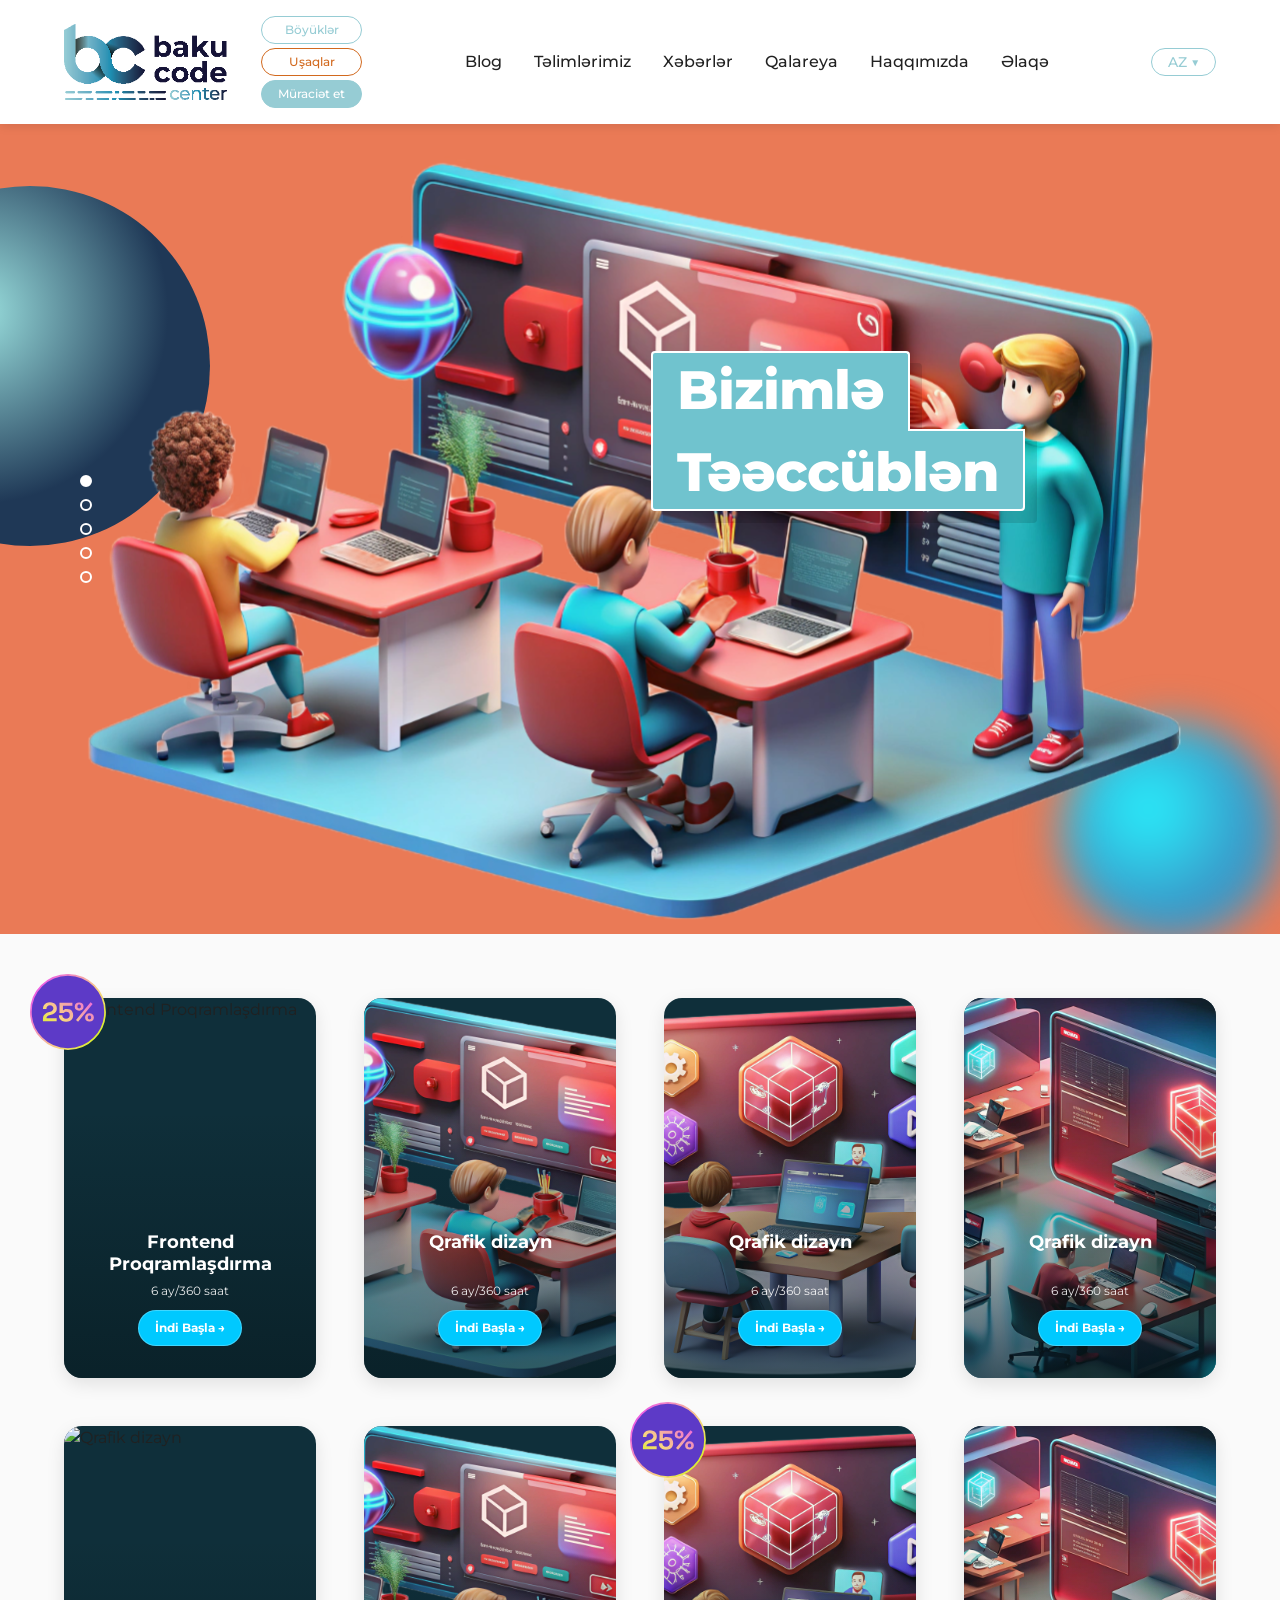
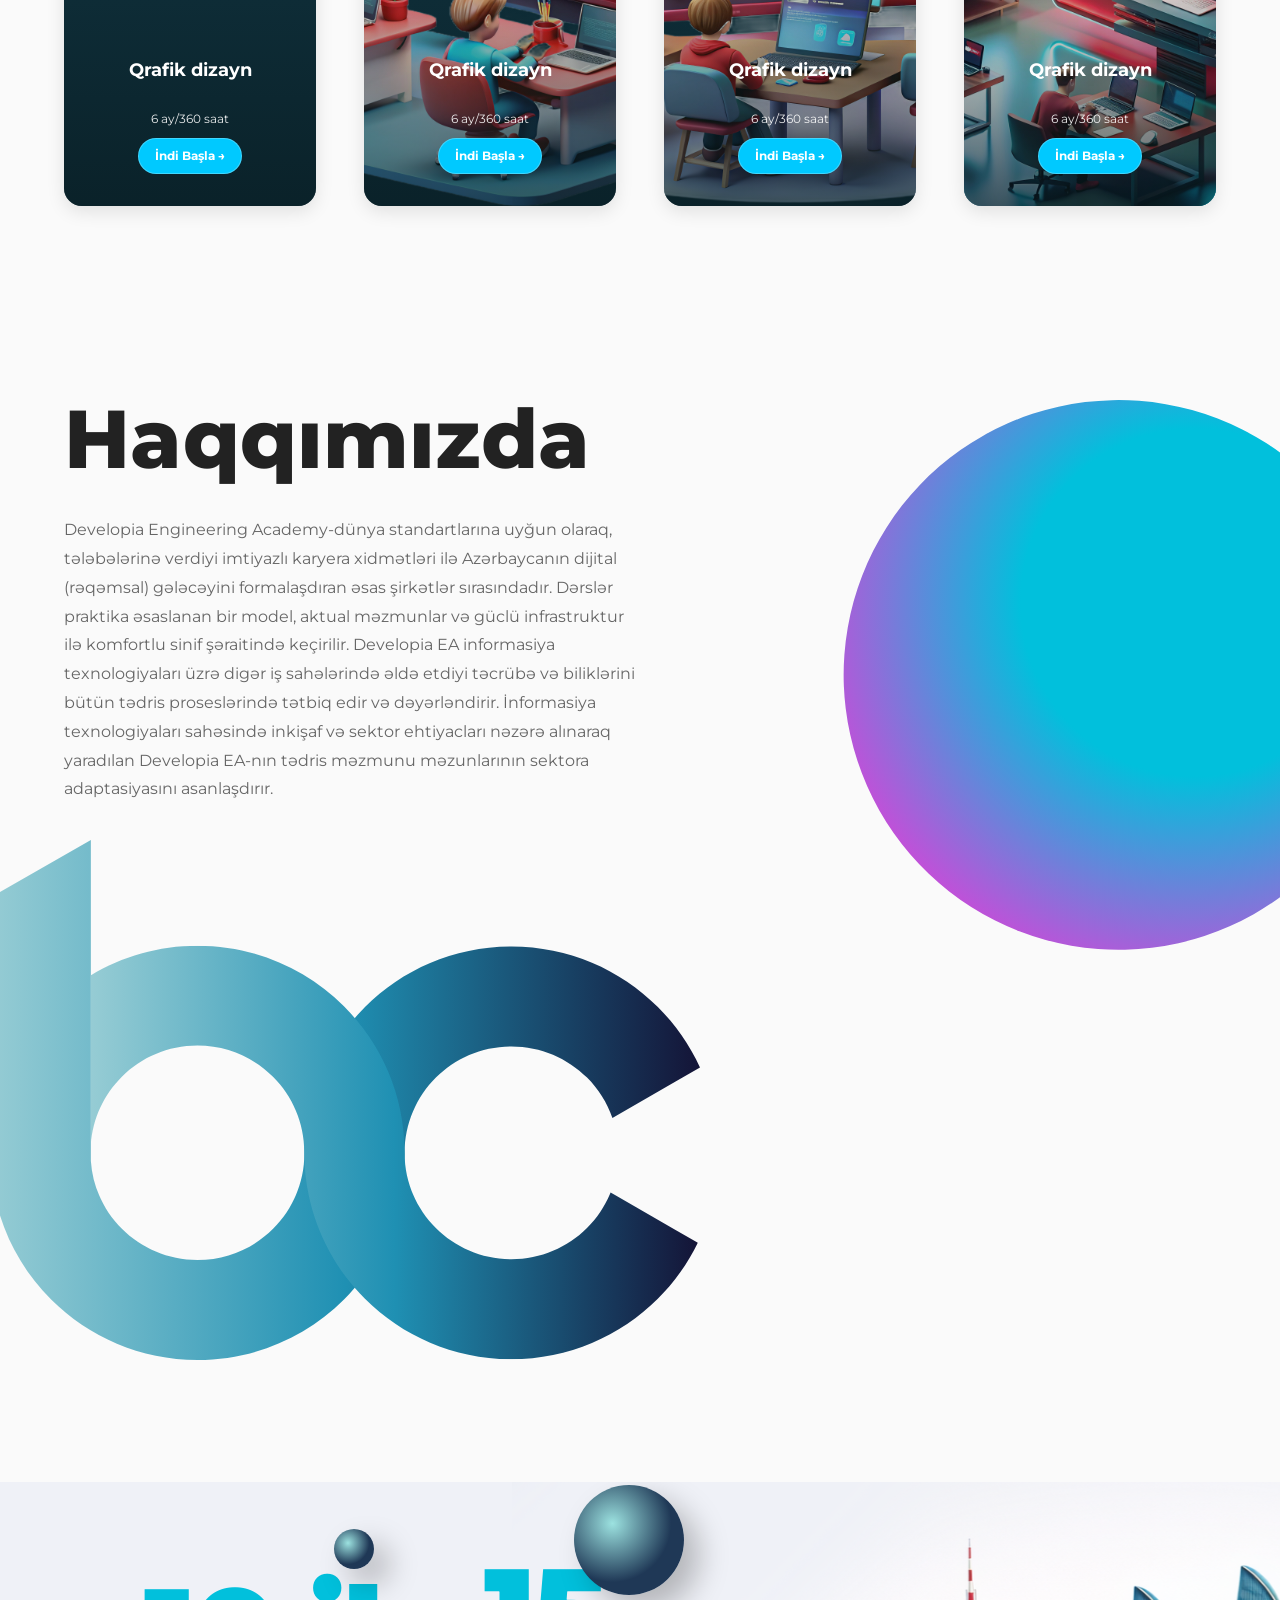
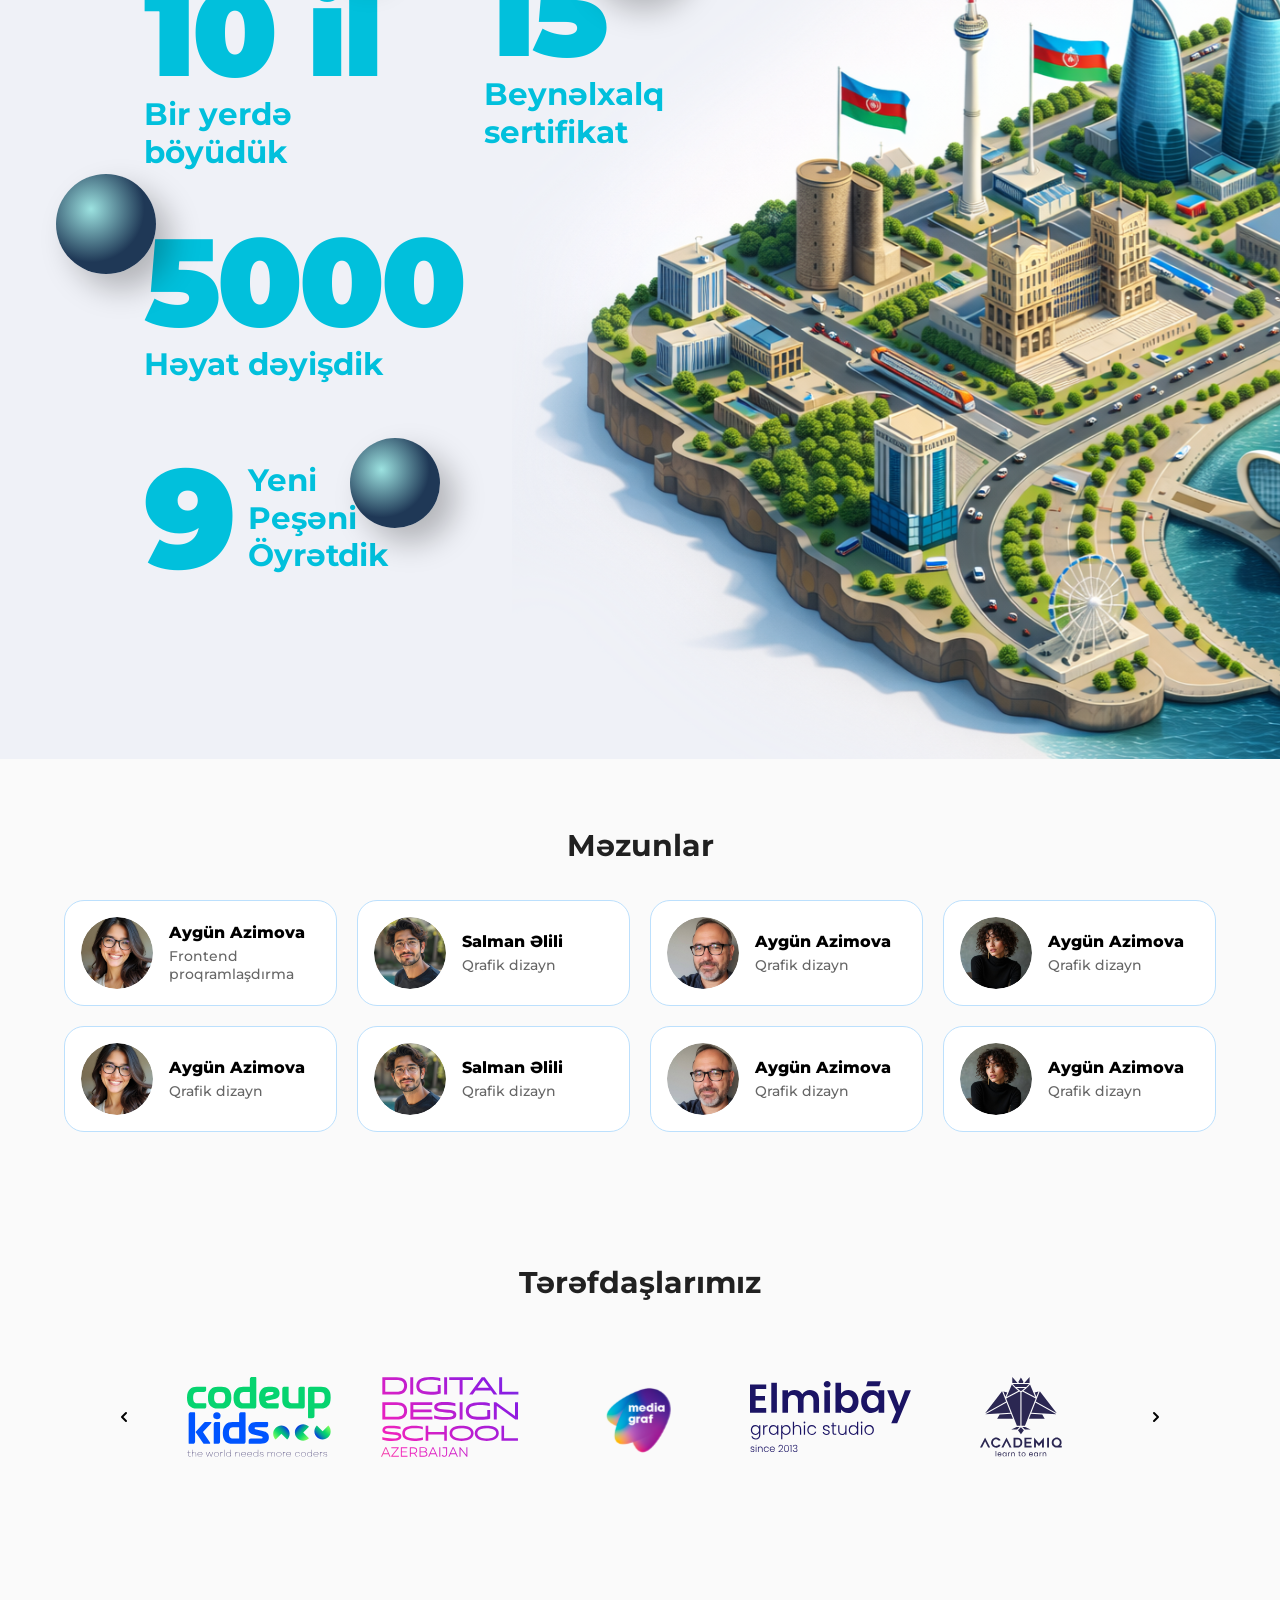
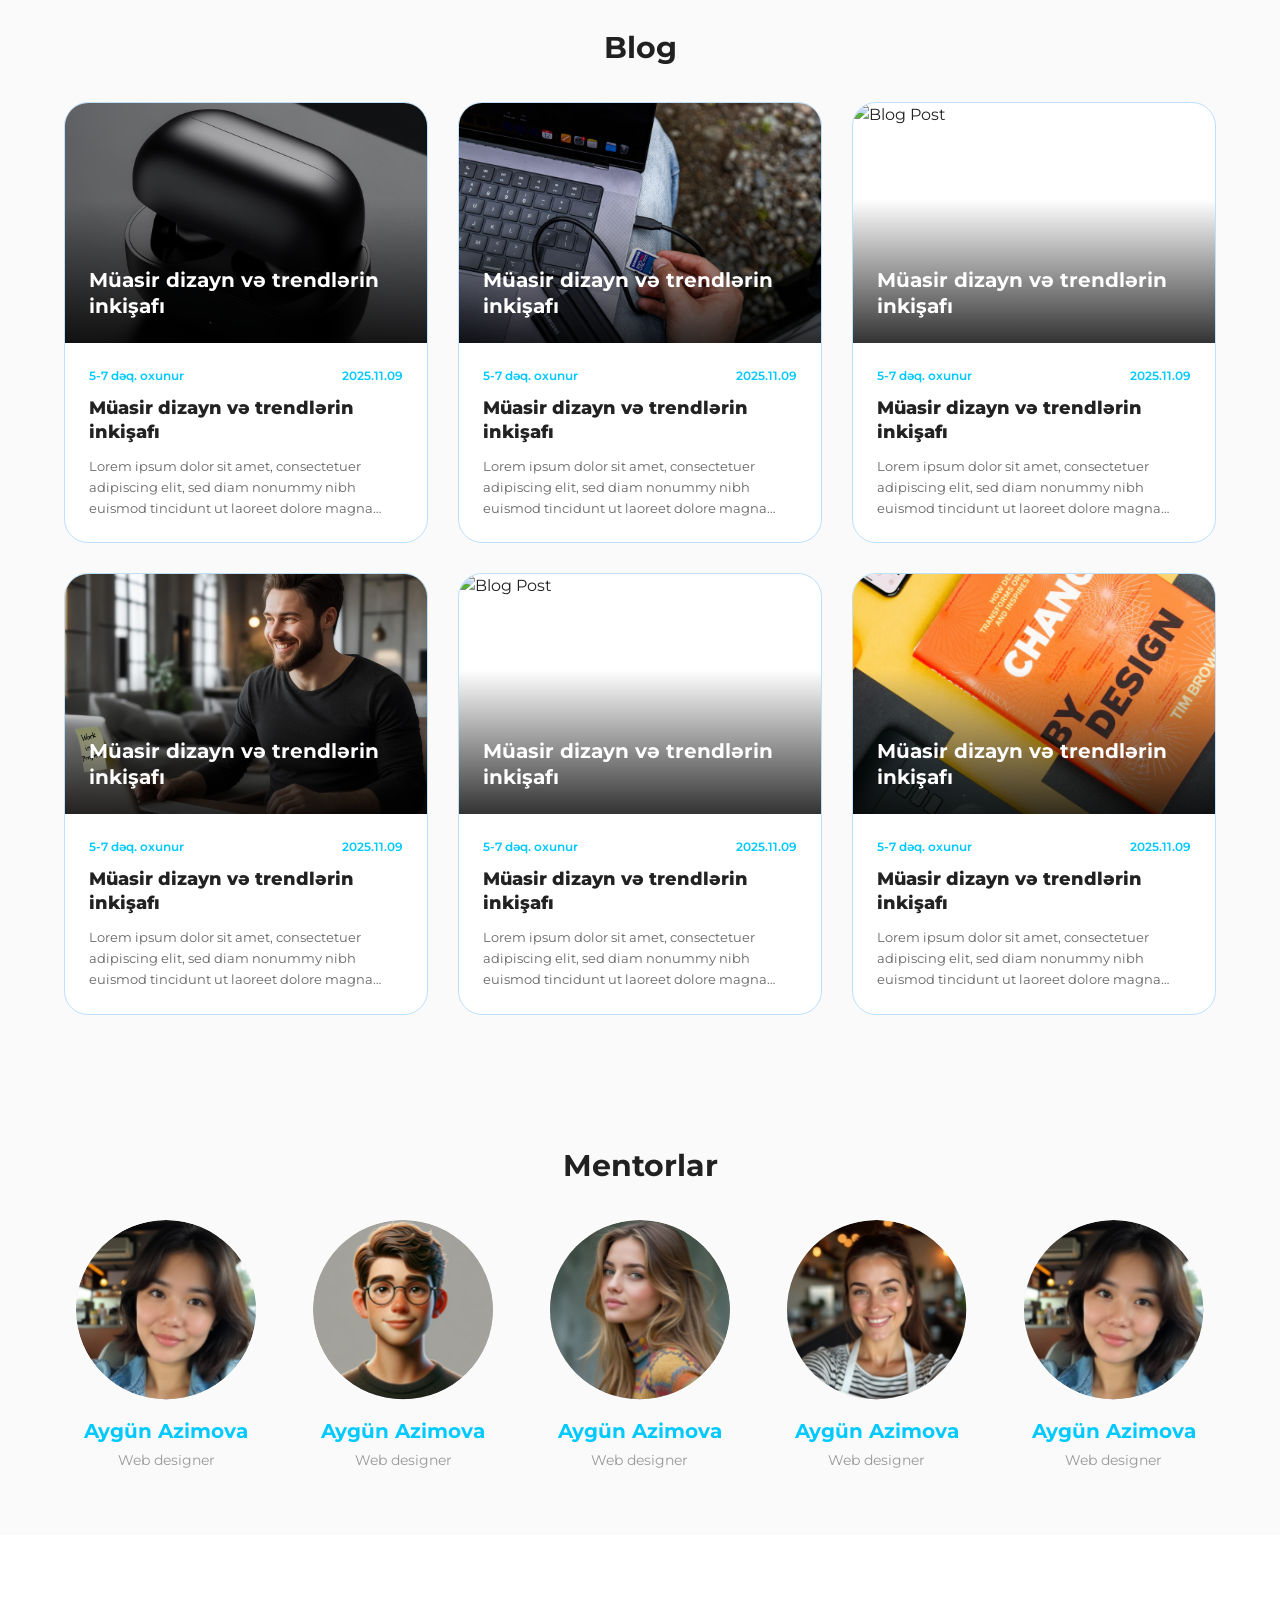
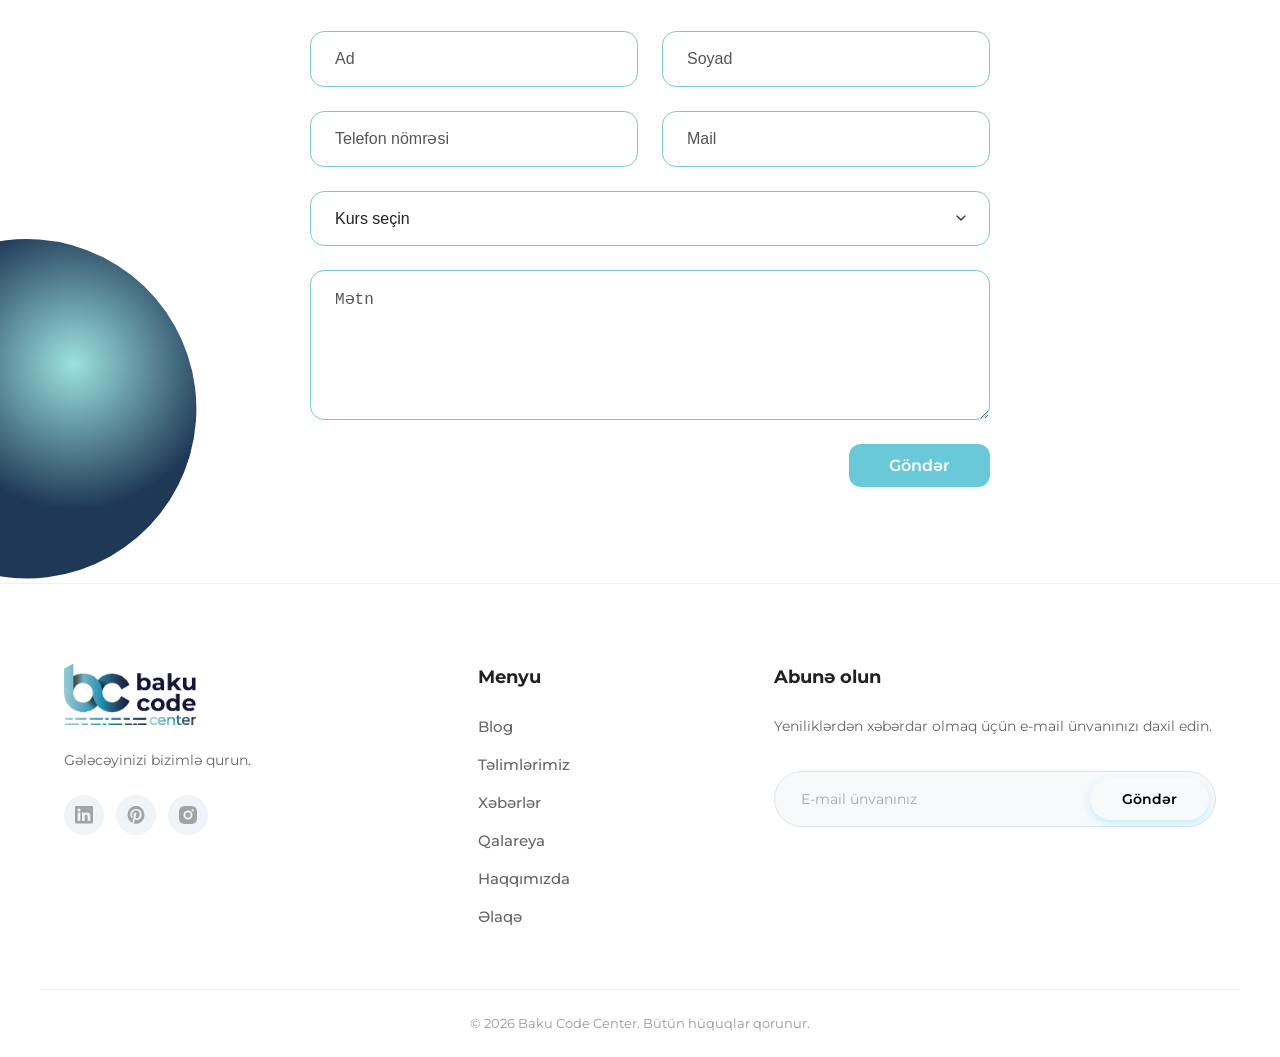
==== commit 00032fe1: "Add blog page" ====
--- a/index.html
+++ b/index.html
@@ -6,8 +6,7 @@
     <meta name="viewport" content="width=device-width, initial-scale=1.0">
     <title>Baku Code Center</title>
     <link rel="stylesheet" href="./assets/styles/style.css">
-    <link rel="preconnect" href="https://fonts.googleapis.com">
-    <link rel="preconnect" href="https://fonts.gstatic.com" crossorigin>
+
     <style>
 
     </style>
@@ -19,7 +18,7 @@
     <header class="header">
         <div class="container header__container">
             <div class="header__left">
-                <a href="#" class="header__logo-link">
+                <a href="./index.html" class="header__logo-link">
                     <img src="./assets/images/icons/bcc-logo.svg" alt="Baku Code Center" class="header__logo">
                 </a>
                 <div class="header__chips">
@@ -31,12 +30,12 @@
 
             <nav class="header__nav">
                 <ul class="nav__list">
-                    <li class="nav__item"><a href="#" class="nav__link">Blog</a></li>
+                    <li class="nav__item"><a href="./pages/blog.html" class="nav__link">Blog</a></li>
                     <li class="nav__item"><a href="#" class="nav__link">Təlimlərimiz</a></li>
                     <li class="nav__item"><a href="#" class="nav__link">Xəbərlər</a></li>
                     <li class="nav__item"><a href="#" class="nav__link">Qalareya</a></li>
-                    <li class="nav__item"><a href="#" class="nav__link">Haqqımızda</a></li>
-                    <li class="nav__item"><a href="#" class="nav__link">Əlaqə</a></li>
+                    <li class="nav__item"><a href="./pages/about.html" class="nav__link">Haqqımızda</a></li>
+                    <li class="nav__item"><a href="./pages/contact.html" class="nav__link">Əlaqə</a></li>
                 </ul>
             </nav>
 
--- a/assets/styles/style.css
+++ b/assets/styles/style.css
@@ -1764,7 +1764,7 @@
         .hero__image {
             flex: 0 0 280px;
             width: 100%;
-            height: 280px;
+            height: 380px;
             object-fit: contain;
             object-position: center bottom;
             transform: none;
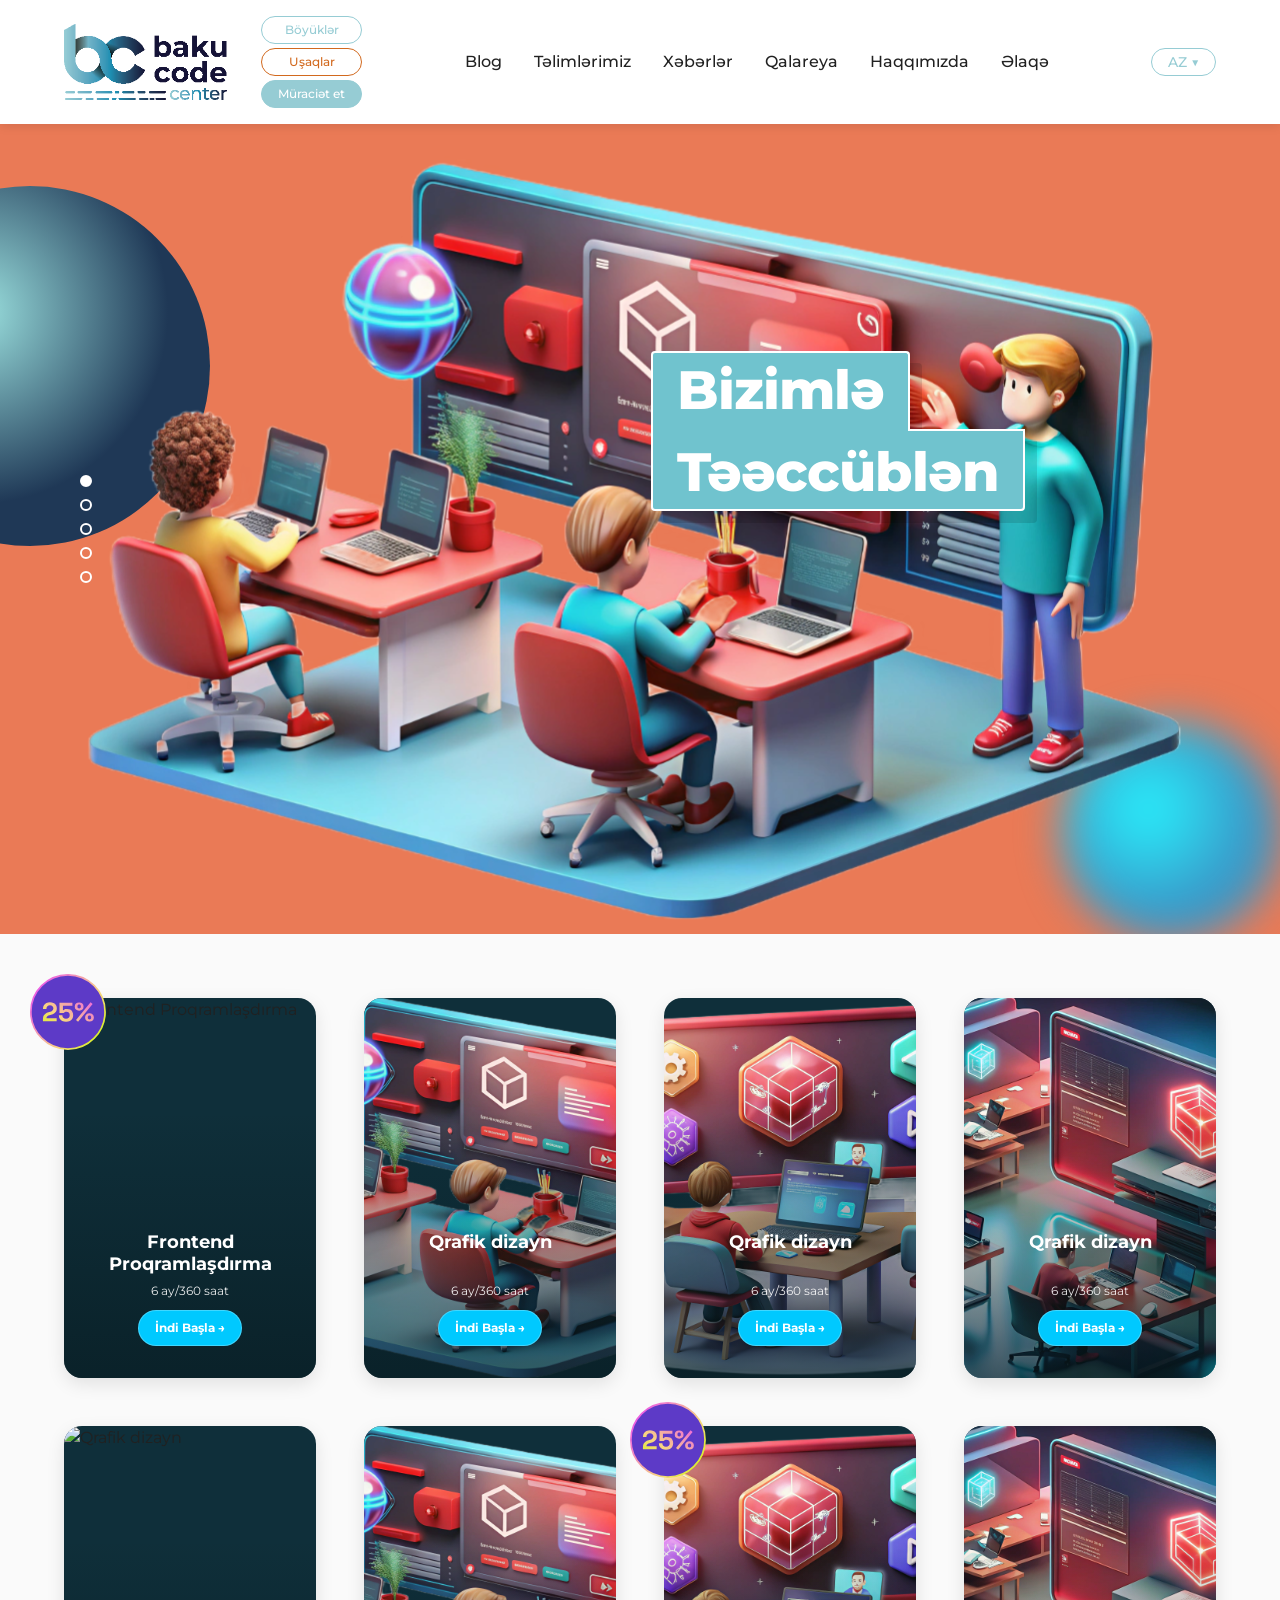
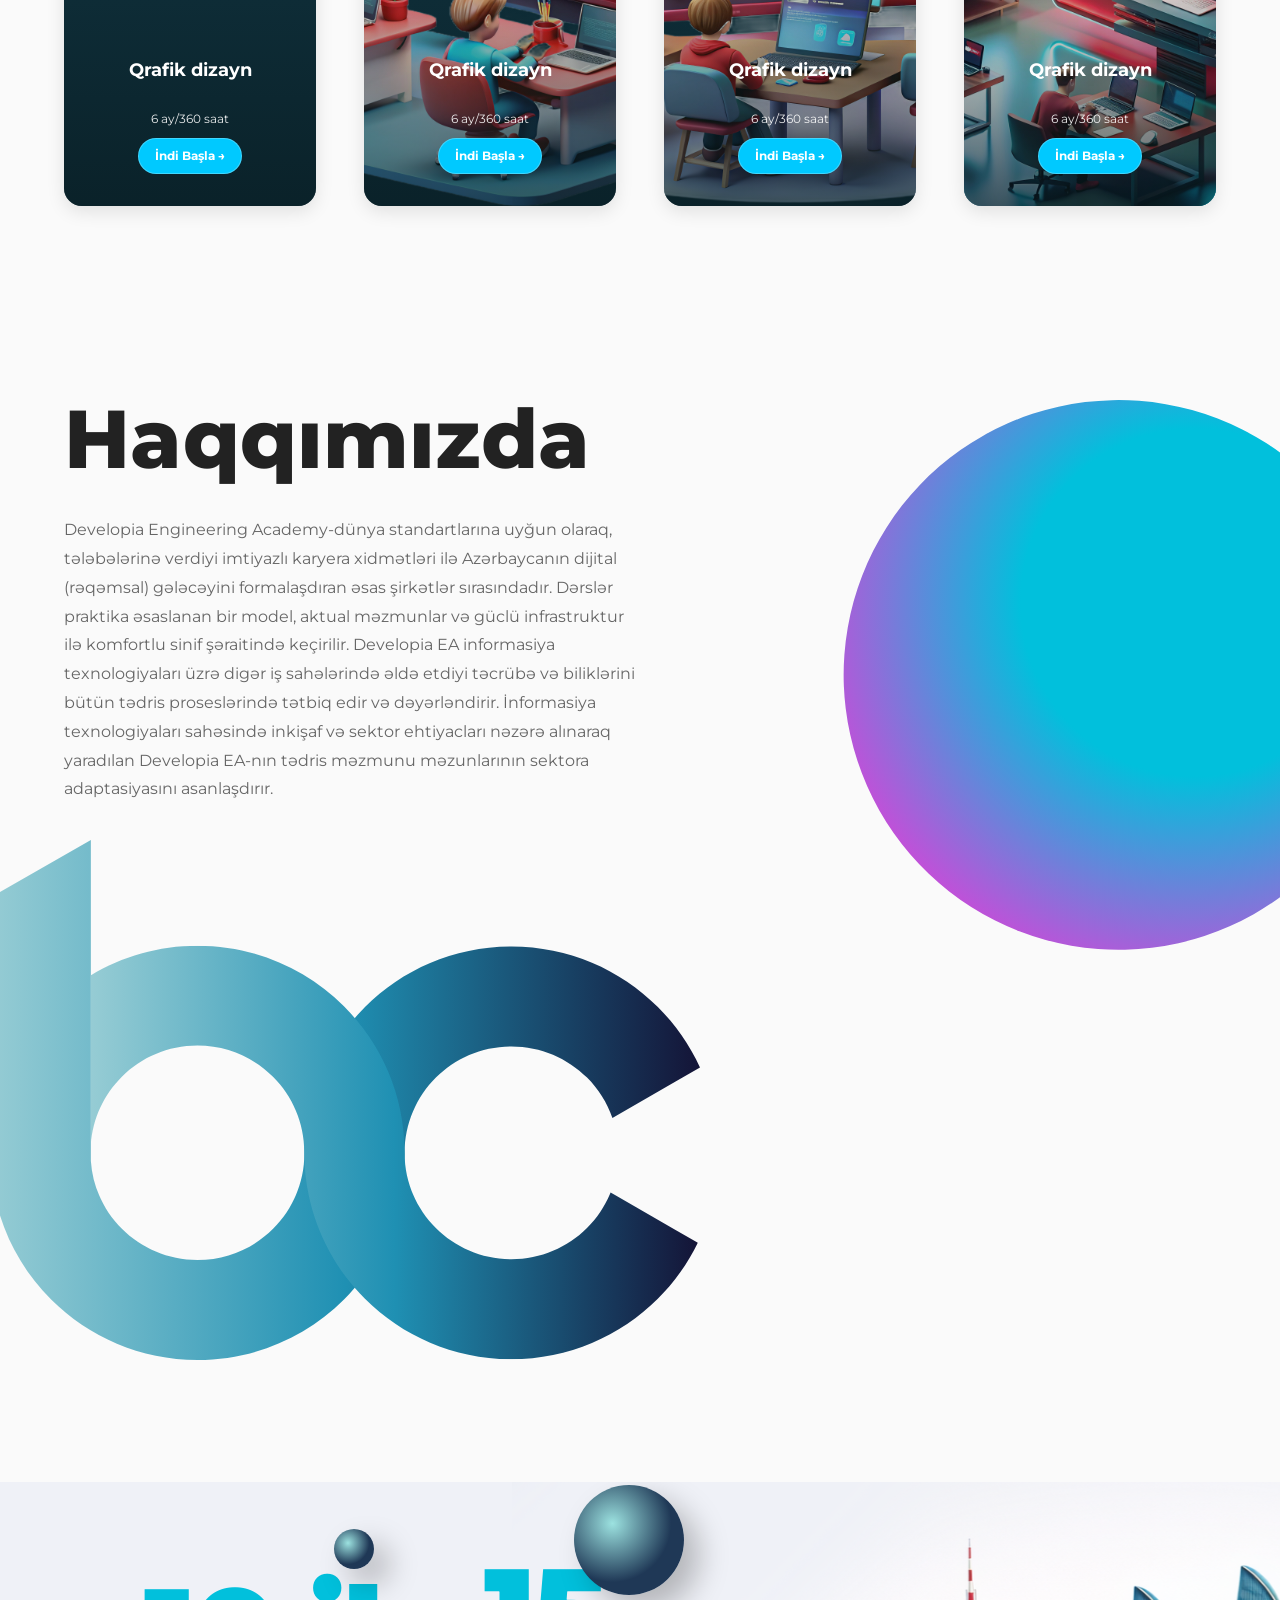
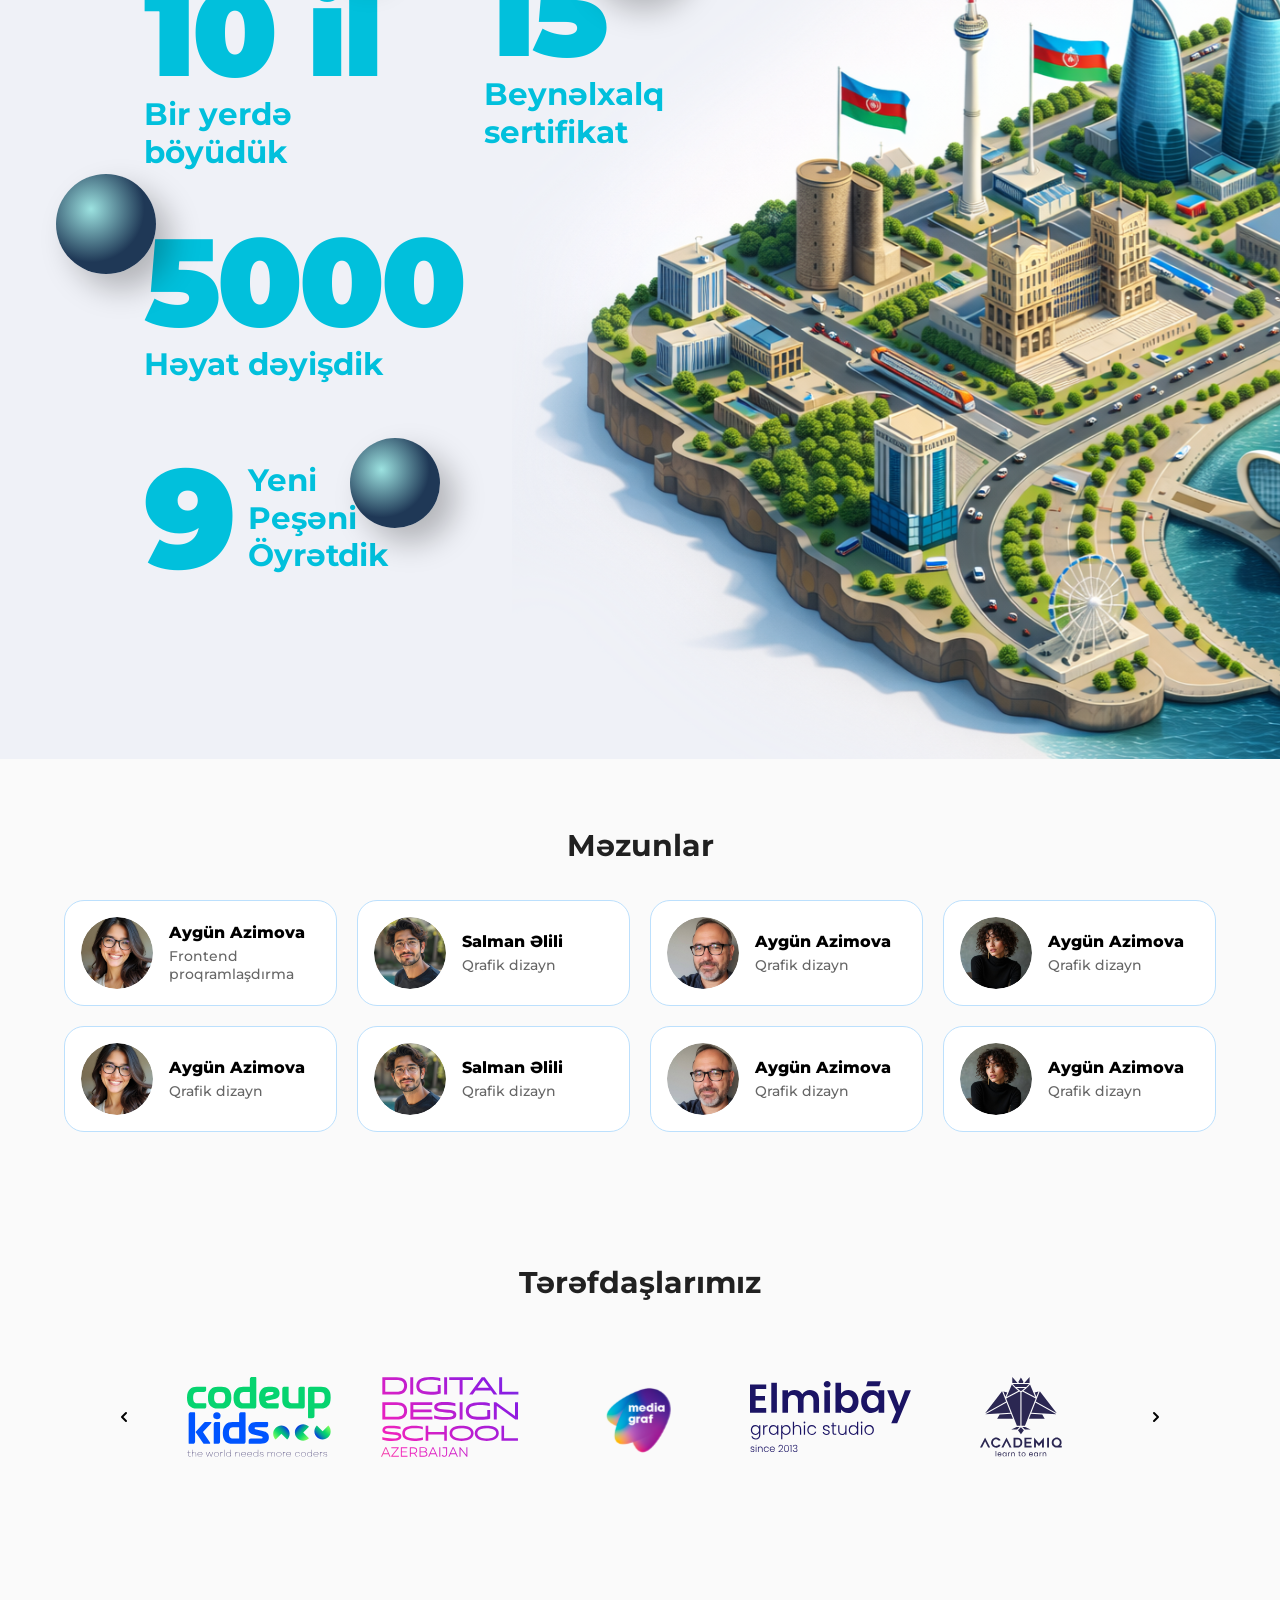
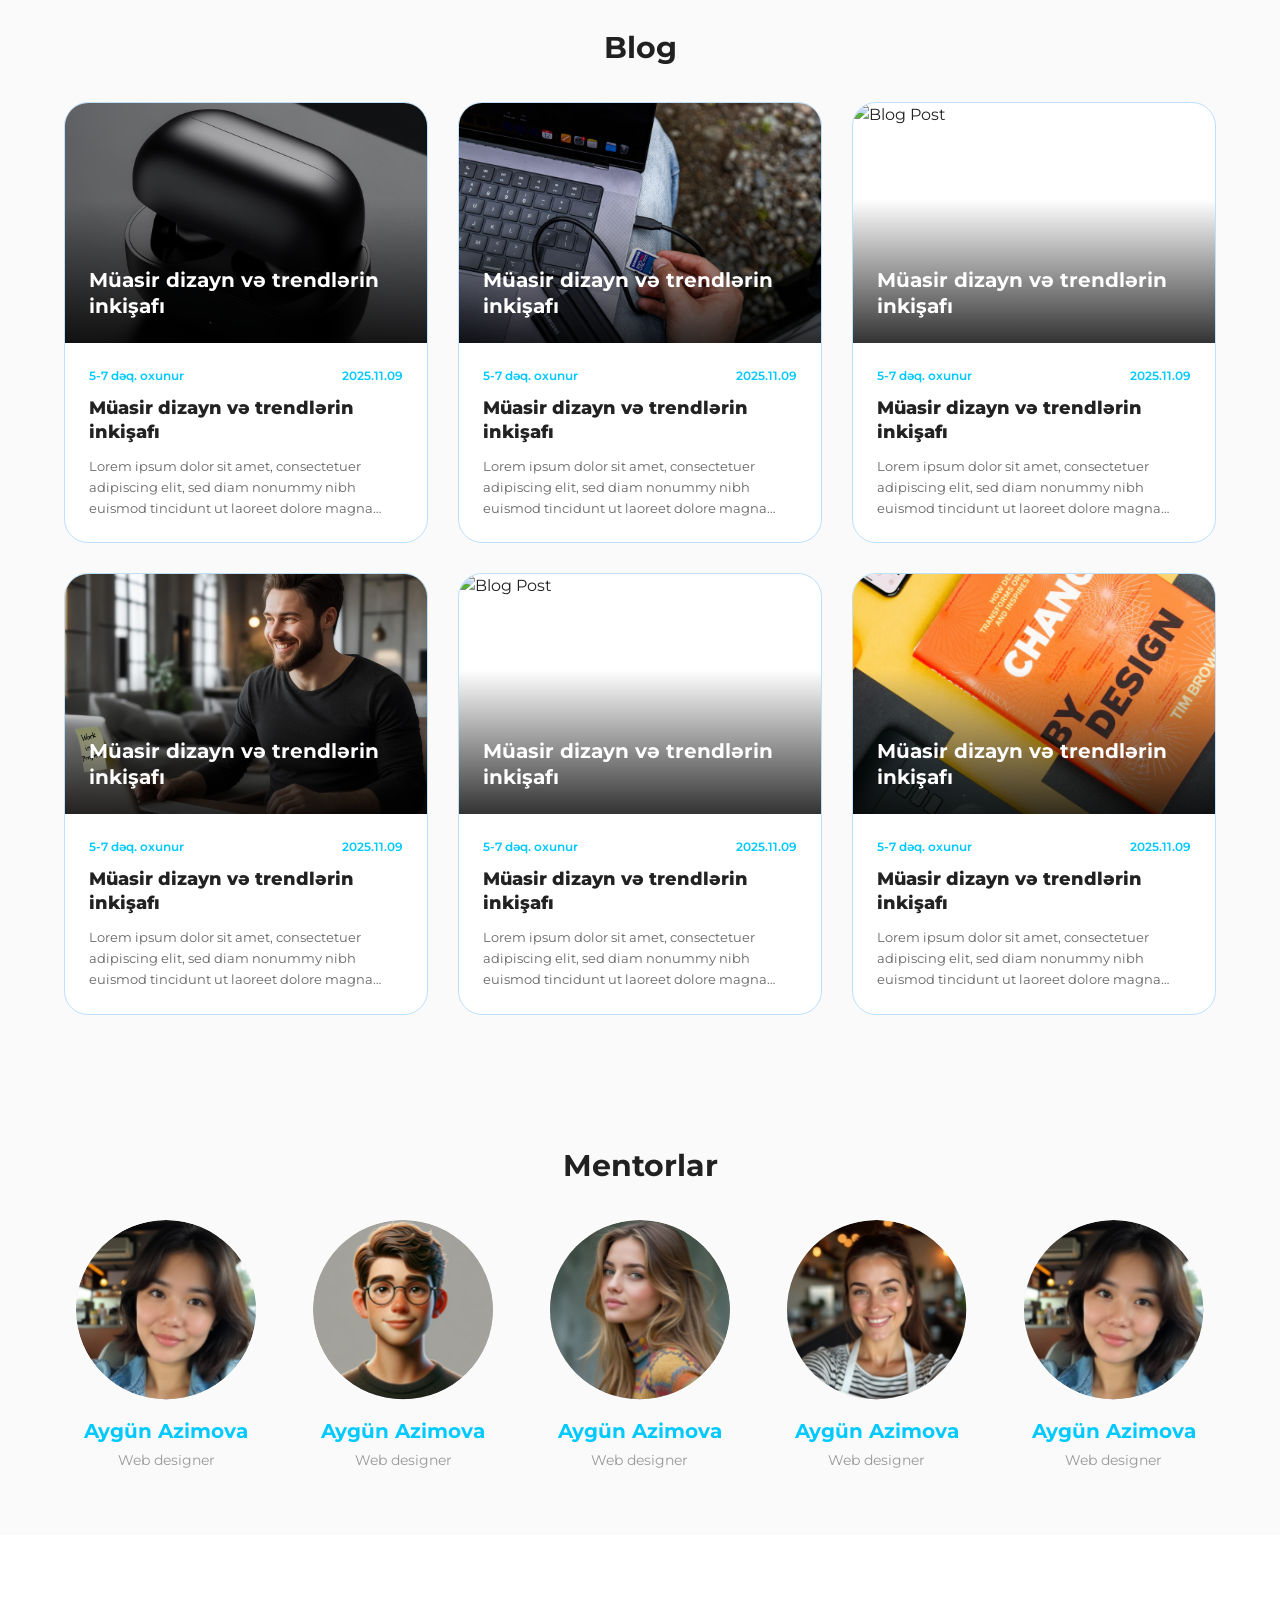
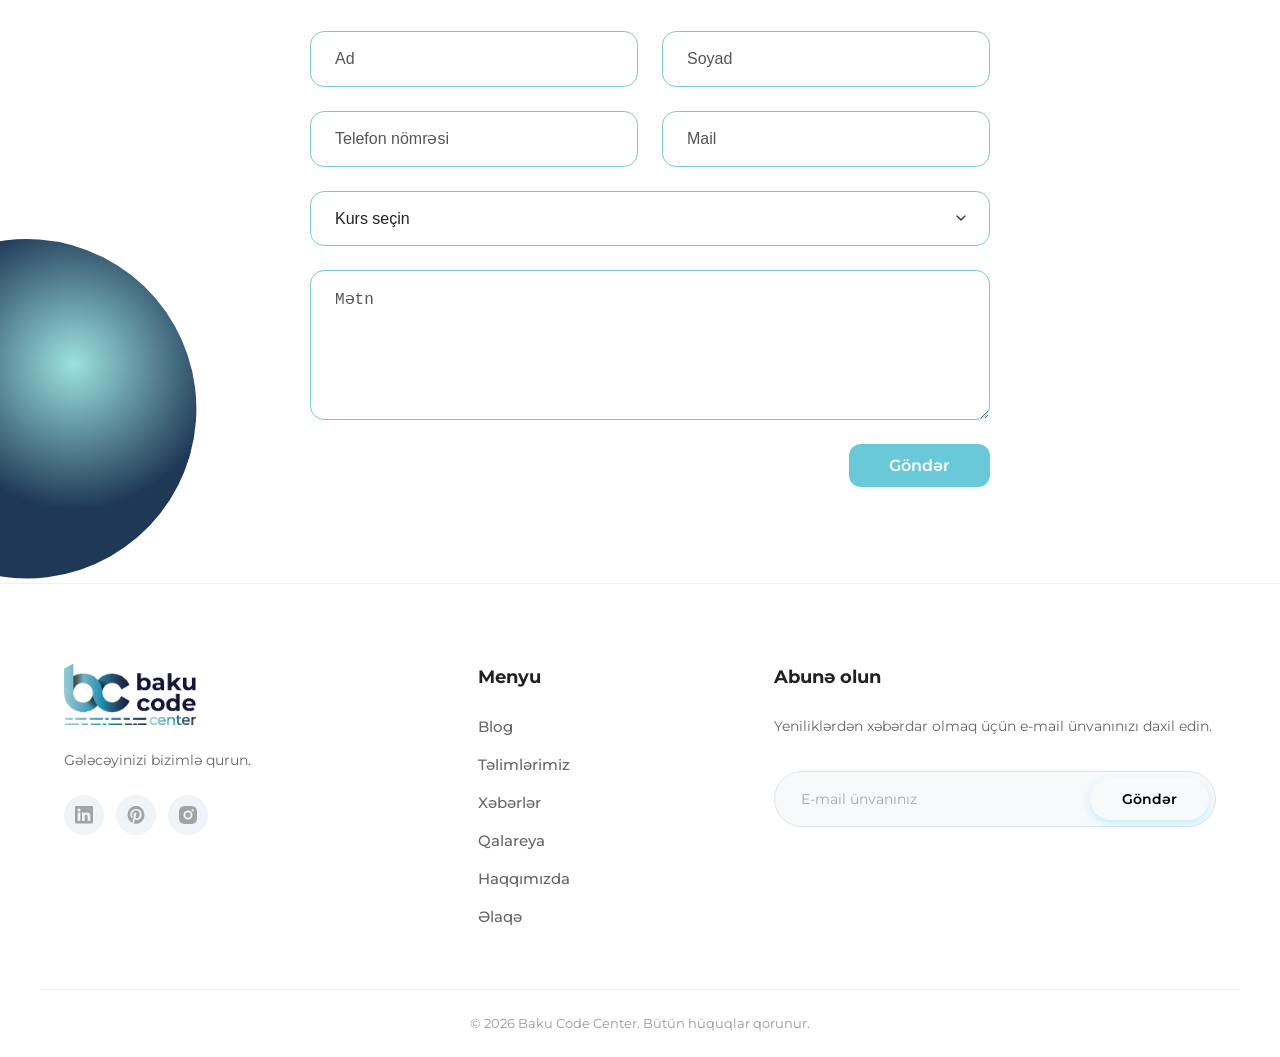
==== commit 7ad11f3f: "Add blog-details page" ====
--- a/index.html
+++ b/index.html
@@ -590,7 +590,7 @@
             <div class="container footer__container">
 
                 <div class="footer__col footer__col--info">
-                    <a href="#" class="footer__logo-link">
+                    <a href="./index.html" class="footer__logo-link">
                         <img src="./assets/images/icons/bcc-logo.svg" alt="BCC" class="footer__logo">
                     </a>
                     <p class="footer__desc">Gələcəyinizi bizimlə qurun.</p>
@@ -607,12 +607,12 @@
                 <div class="footer__col footer__col--nav">
                     <h4 class="footer__title">Menyu</h4>
                     <ul class="footer__links">
-                        <li><a href="#">Blog</a></li>
+                        <li><a href="./pages/blog.html">Blog</a></li>
                         <li><a href="#">Təlimlərimiz</a></li>
                         <li><a href="#">Xəbərlər</a></li>
                         <li><a href="#">Qalareya</a></li>
-                        <li><a href="#">Haqqımızda</a></li>
-                        <li><a href="#">Əlaqə</a></li>
+                        <li><a href="./pages/about.html">Haqqımızda</a></li>
+                        <li><a href="./pages/contact.html">Əlaqə</a></li>
                     </ul>
                 </div>
 
